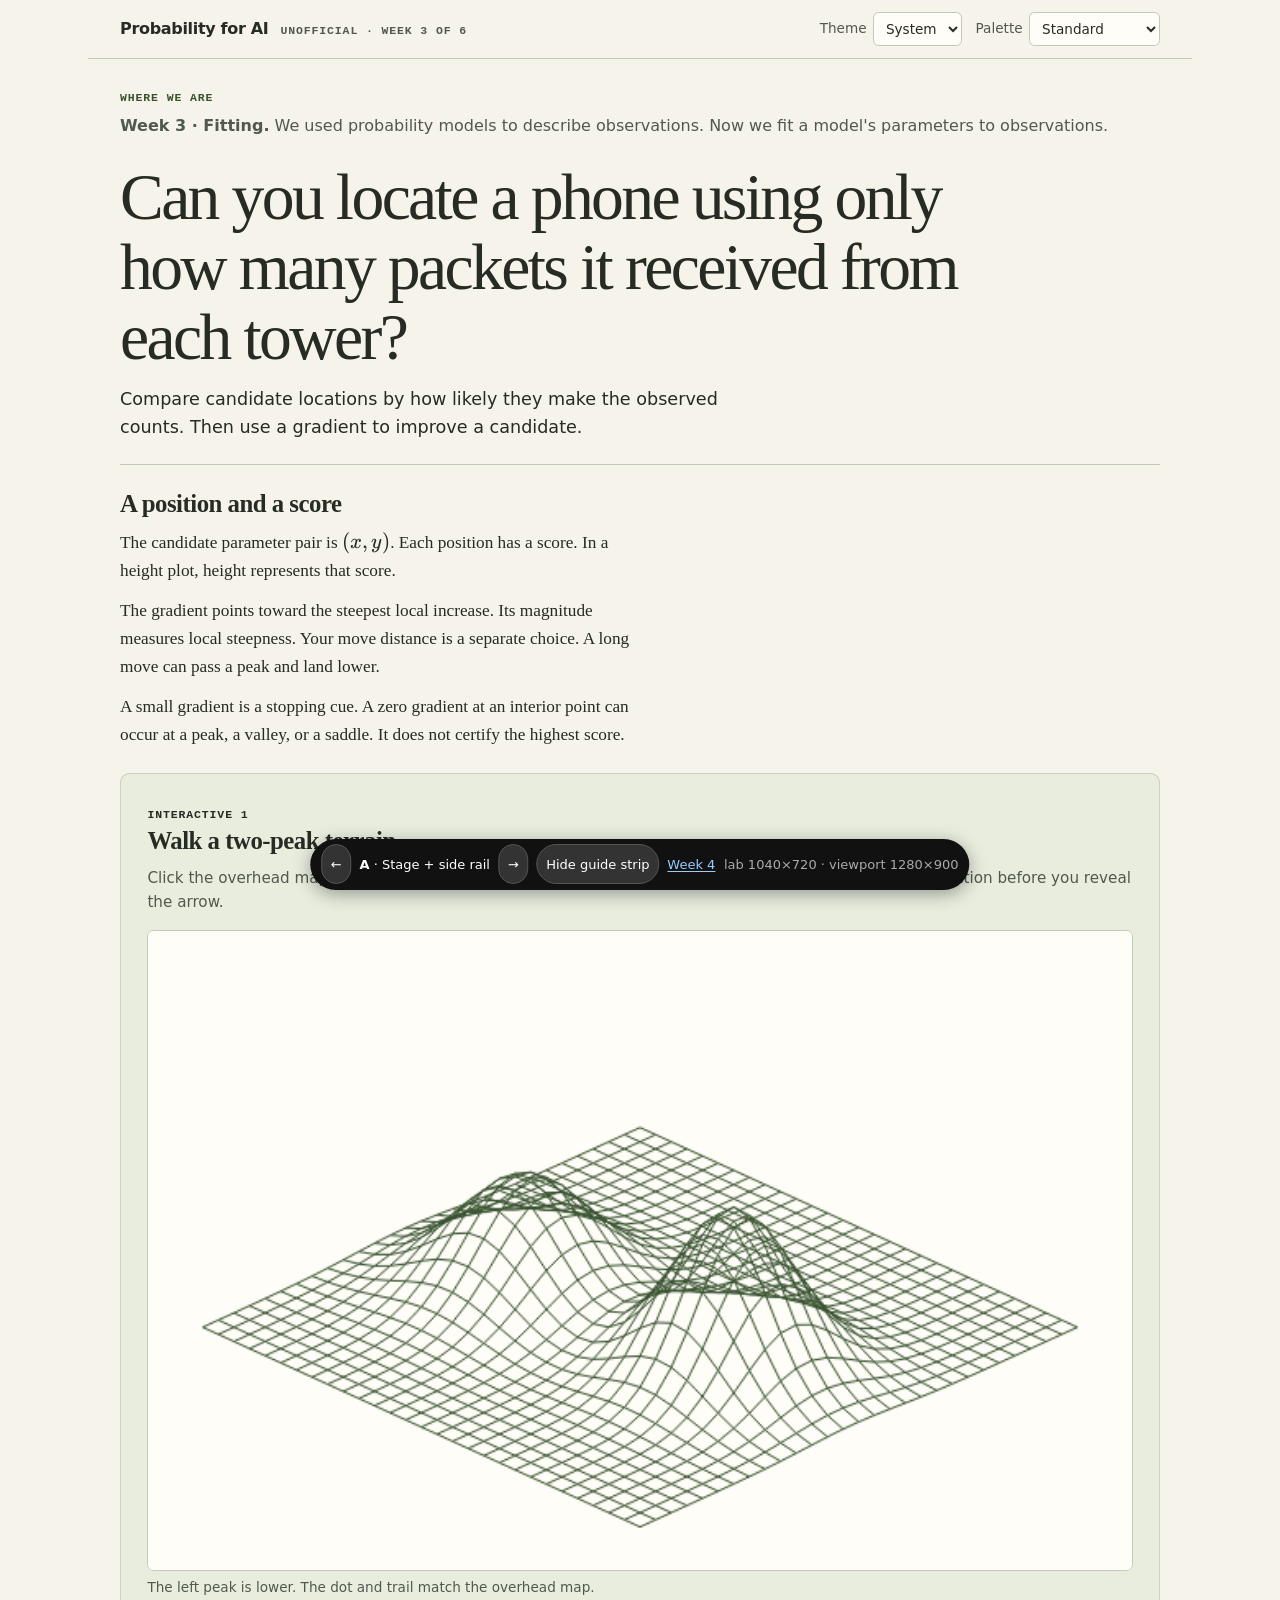
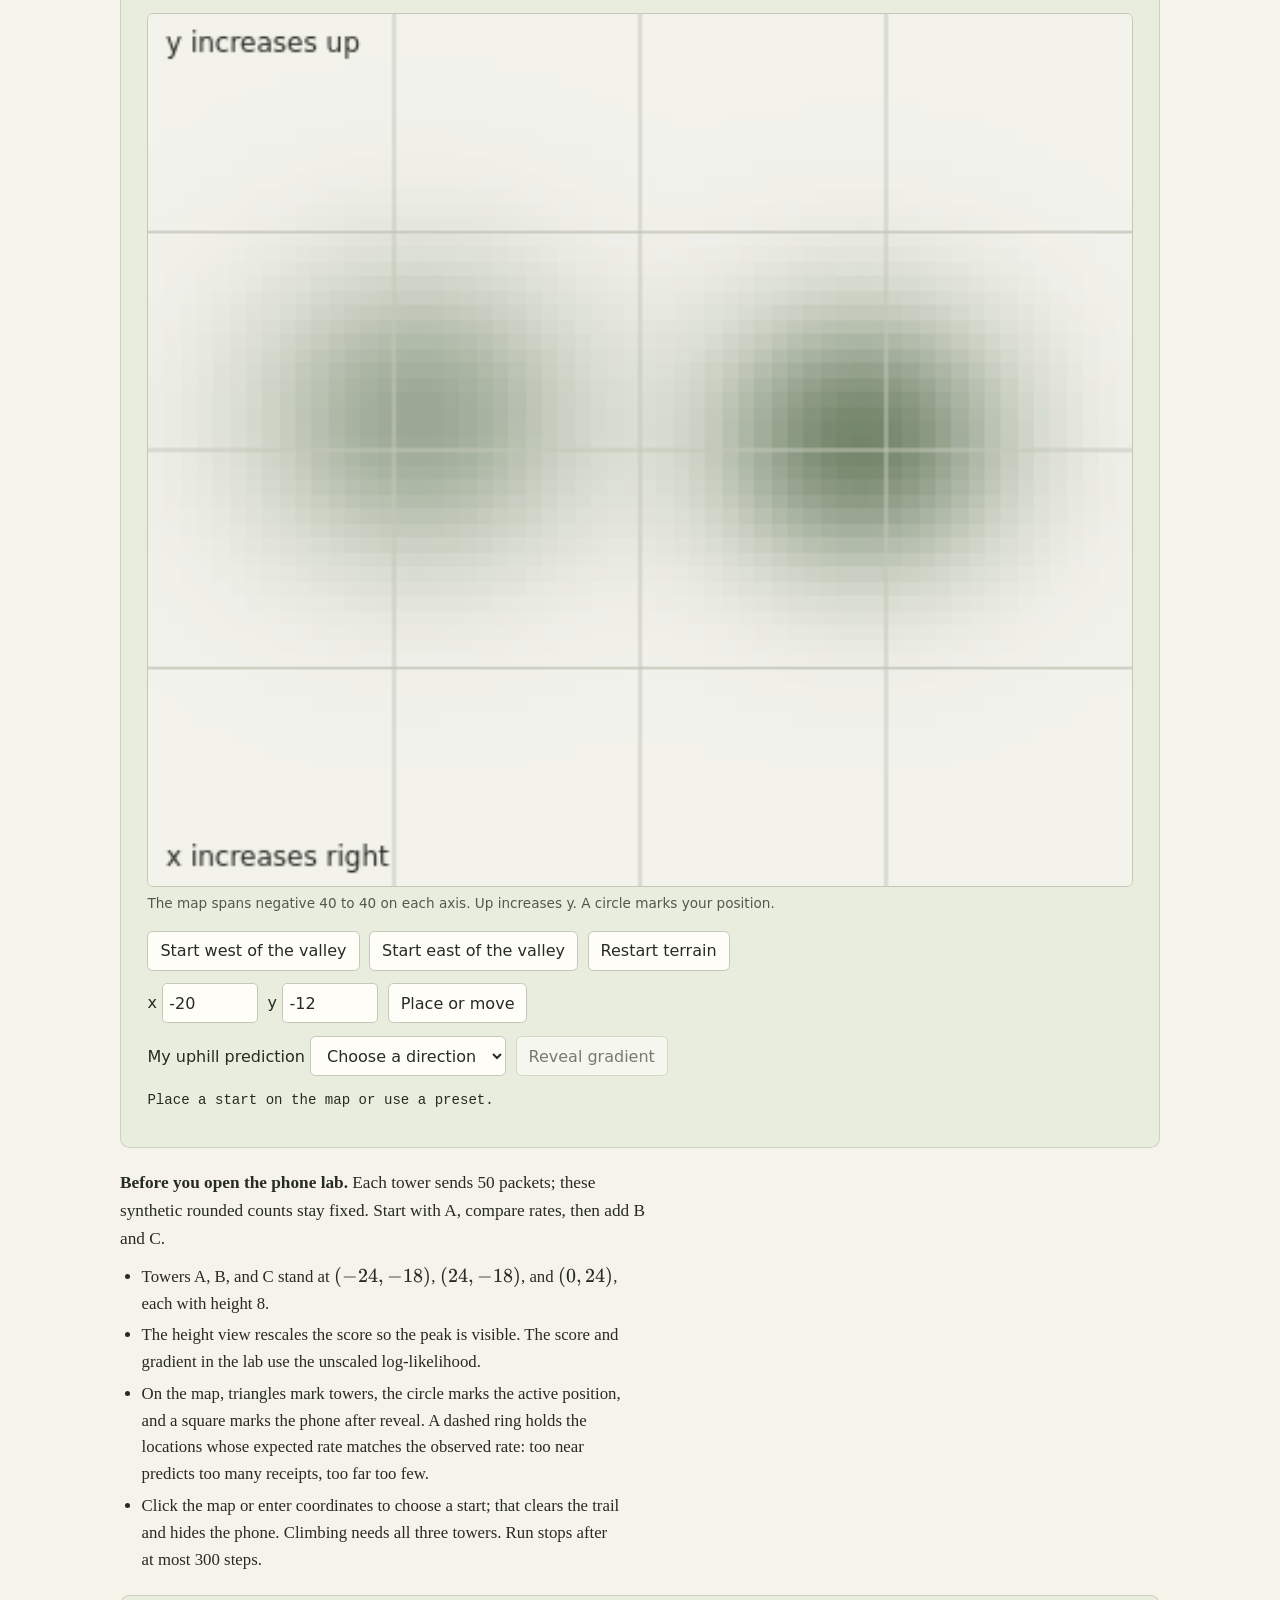
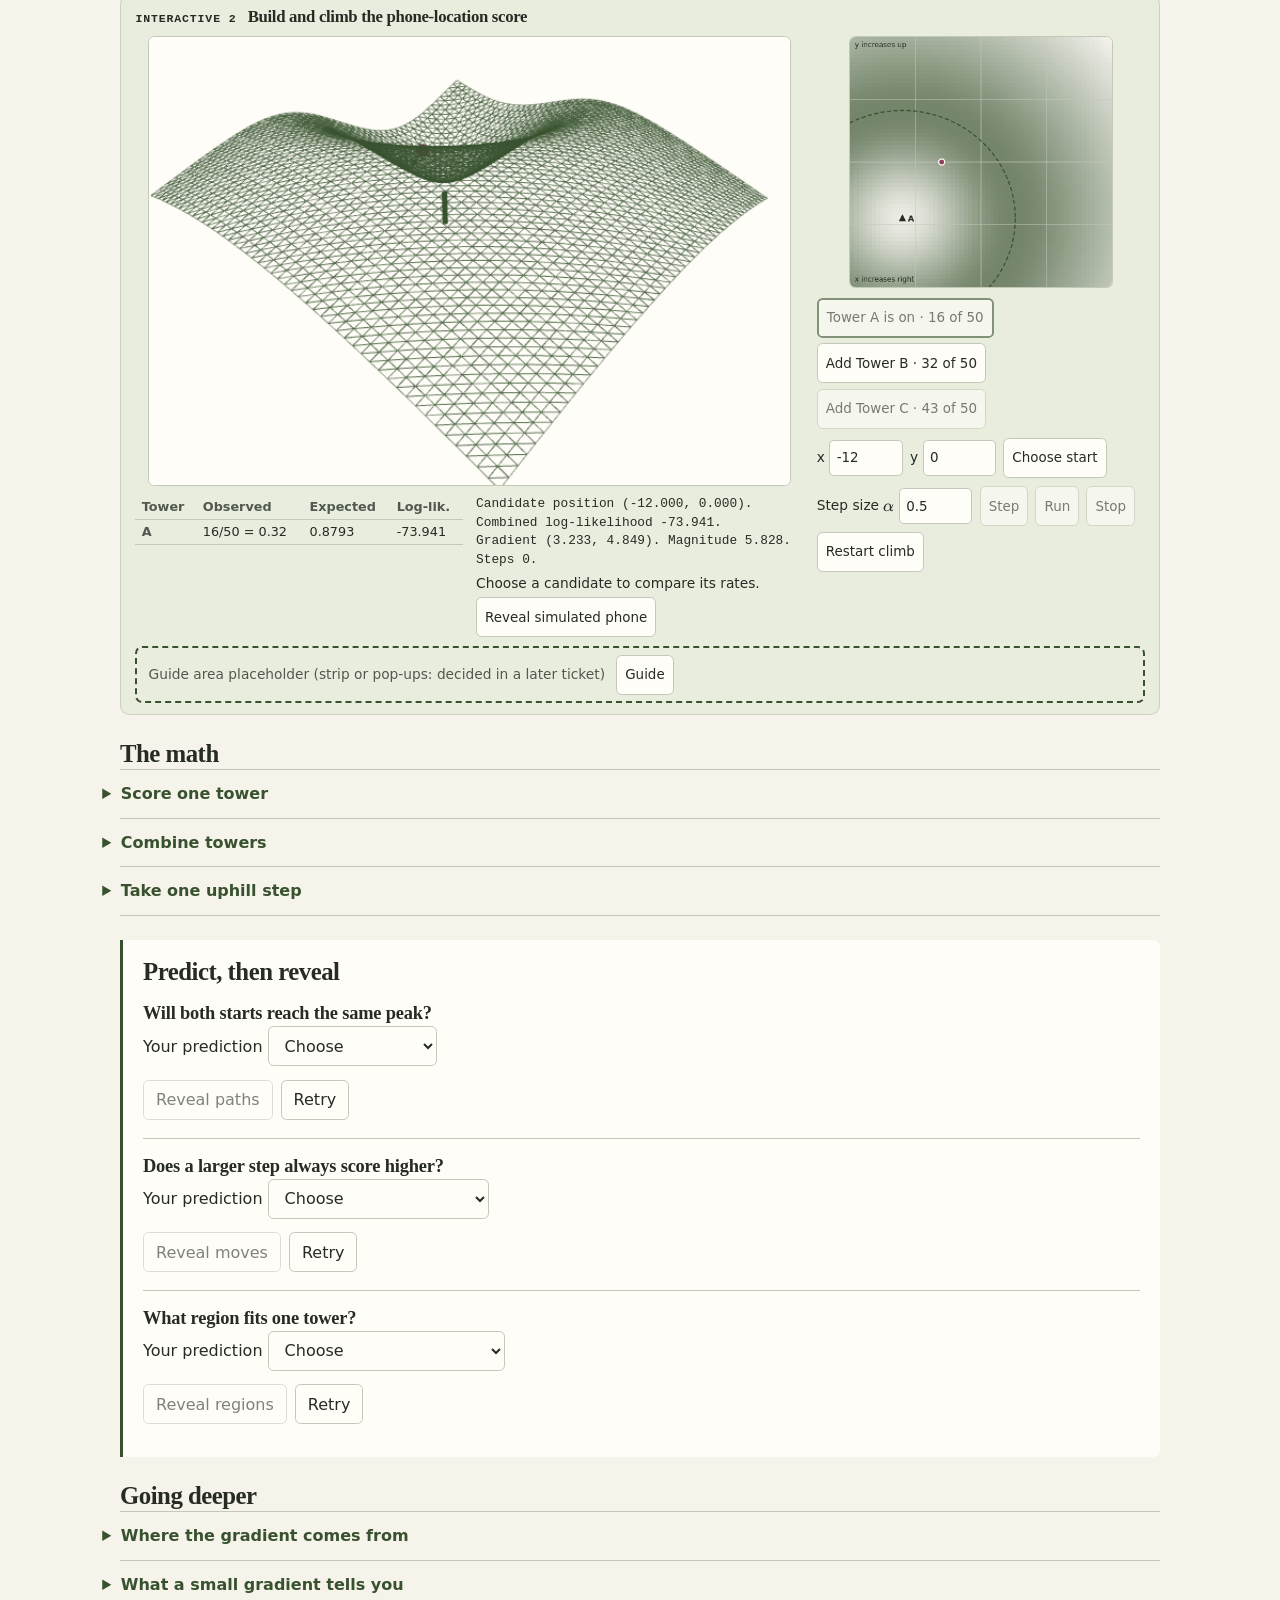
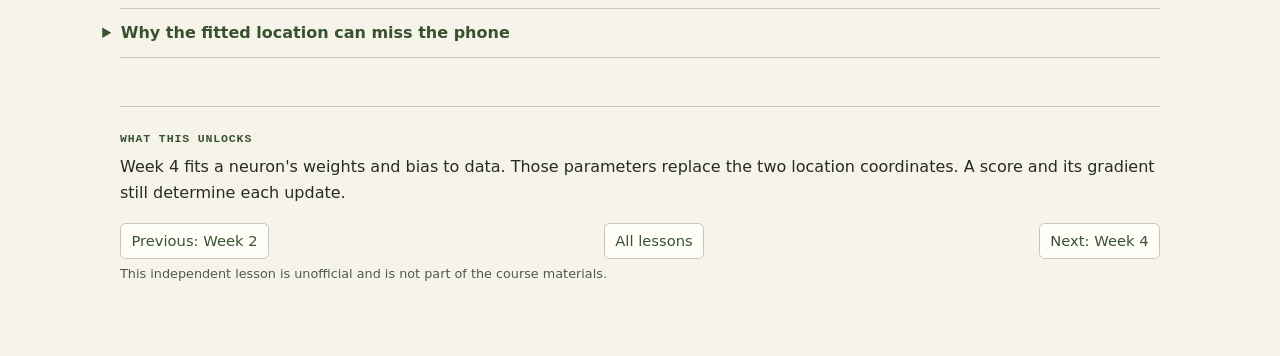
==== prototype/week3-one-screen.html @ 27205a5c "Prototype one-screen lab layouts for W3 phone and W4 boat labs (#11) Throwaway branch, never merged." ====
<!doctype html>
<!-- PROTOTYPE, throwaway (wayfinder ticket #11): three one-screen layouts of the Week 3 phone lab, switchable with ?variant=A|B|C. Uses the real lessons/week3.js. -->
<html lang="en">
<head>
  <meta charset="utf-8">
  <meta name="viewport" content="width=device-width, initial-scale=1">
  <title>PROTOTYPE one-screen · Week 3 | Probability for AI</title>
  <link rel="stylesheet" href="../vendor/katex/katex.min.css">
  <link rel="stylesheet" href="../shared/site.css">
  <link rel="stylesheet" href="proto.css">
  <link rel="stylesheet" href="week3-one-screen.css">
  <script src="proto.js"></script>
  <style>
    .full-canvas {
      width: 100%;
      height: auto;
      display: block;
    }
    .controls > * {
      min-width: 0;
      max-width: 100%;
    }
    select {
      max-width: 100%;
    }
    .views {
      display: grid;
      grid-template-columns: 1fr;
      gap: 0.9rem;
      margin-block: 1rem;
    }
    .views figure {
      margin: 0;
      min-width: 0;
    }
    .views canvas {
      display: block;
      width: 100%;
      height: auto;
      border: 1px solid var(--line);
      border-radius: 0.4rem;
      background: var(--card);
    }
    figcaption {
      font-size: 0.85rem;
      color: var(--muted);
      margin-top: 0.4rem;
    }
    .controls {
      display: flex;
      flex-wrap: wrap;
      gap: 0.6rem;
      align-items: center;
      margin-block: 0.8rem;
    }
    input[type="number"] {
      width: 6rem;
      background: var(--card);
      color: var(--ink);
      border: 1px solid var(--line);
      padding: 0.4rem;
      border-radius: 0.3rem;
    }
    .telemetry {
      display: block;
      font: 0.88rem/1.65 var(--mono);
      white-space: pre-line;
      margin-block: 0.5rem;
    }
    .table-wrap {
      overflow-x: auto;
      max-width: 100%;
    }
    .guide {
      position: sticky;
      bottom: 0.5rem;
      z-index: 5;
      border: 2px solid var(--accent);
      background: var(--card);
      padding: 1rem;
      border-radius: 0.5rem;
      margin-top: 1rem;
      box-shadow: 0 4px 20px rgba(0, 0, 0, 0.2);
    }
    .guide p {
      margin-block: 0.3rem;
    }
    .guided .guide-piece {
      opacity: 0.22;
    }
    .guided .guide-piece.spot {
      opacity: 1;
      outline: 3px solid var(--accent);
      outline-offset: 3px;
      background: var(--card);
      border-radius: 0.3rem;
    }
    .guide-piece {
      position: relative;
    }
    .mini-grid {
      display: grid;
      grid-template-columns: repeat(3, minmax(0, 1fr));
      gap: 0.5rem;
    }
    .mini-grid canvas {
      width: 100%;
      height: auto;
    }
    .check-item {
      margin-block: 1rem;
    }
    .check-item select {
      max-width: 100%;
    }
    button[aria-pressed="true"] {
      border: 2px solid var(--accent);
    }
    [hidden] {
      display: none !important;
    }
    .axis-view {
      width: 100%;
      max-width: 420px;
      height: auto;
      display: block;
      border: 1px solid var(--line);
      border-radius: 0.35rem;
    }
    .interactive h3 {
      margin-top: 1rem;
    }
    @media (min-width: 44rem) and (max-width: 63.99rem) {
      .views {
        grid-template-columns: 1.15fr 1fr;
      }
    }
    @media (max-width: 600px) {
      .guide {
        padding: 0.65rem;
      }
      .mini-grid {
        grid-template-columns: 1fr;
      }
      .mini-grid canvas {
        max-width: 260px;
      }
      .data-table {
        font-size: 0.8rem;
      }
    }
  </style>
</head>
<body>
  <a class="skip-link" href="#main-content">Skip to lesson</a>
  <header class="lesson-bar">
    <div class="series">
      <a class="brand" href="../index.html">Probability for AI</a>
      <span class="muted eyebrow">Unofficial · Week 3 of 6</span>
    </div>
    <div class="bar-controls">
      <label class="bar-control" for="theme-select">Theme
        <select id="theme-select">
          <option value="system">System</option>
          <option value="light">Light</option>
          <option value="dark">Dark</option>
        </select>
      </label>
      <label class="bar-control" for="palette-select">Palette
        <select id="palette-select">
          <option value="default">Standard</option>
          <option value="cb">High-contrast</option>
        </select>
      </label>
    </div>
  </header>

  <main id="main-content" class="lesson proto" tabindex="-1">
    <aside class="context" aria-label="Where we are">
      <span class="eyebrow">Where we are</span>
      <p><strong>Week 3 · Fitting.</strong> We used probability models to describe observations. Now we fit a model's parameters to observations.</p>
    </aside>

    <header class="hook">
      <h1>Can you locate a phone using only how many packets it received from each tower?</h1>
      <p>Compare candidate locations by how likely they make the observed counts. Then use a gradient to improve a candidate.</p>
    </header>

    <section class="model reading-prose">
      <h2>A position and a score</h2>
      <p>The candidate parameter pair is $(x,y)$. Each position has a score. In a height plot, height represents that score.</p>
      <p>The gradient points toward the steepest local increase. Its magnitude measures local steepness. Your move distance is a separate choice. A long move can pass a peak and land lower.</p>
      <p>A small gradient is a stopping cue. A zero gradient at an interior point can occur at a peak, a valley, or a saddle. It does not certify the highest score.</p>
    </section>

    <div class="interactive-stack">
      <section class="interactive" id="terrain">
        <span class="eyebrow">Interactive 1</span>
        <h2>Walk a two-peak terrain</h2>
        <p>Click the overhead map to place your start. Click again to choose each whole move. Predict the uphill direction before you reveal the arrow.</p>
        <div class="views">
          <figure>
            <canvas id="warm-3d" width="600" height="390" role="img" aria-label="Fixed height view of the two peaks and your trail"></canvas>
            <figcaption>The left peak is lower. The dot and trail match the overhead map.</figcaption>
          </figure>
          <figure>
            <canvas id="warm-map" width="440" height="390" role="img" aria-label="Overhead terrain map. Use the coordinate controls below as a keyboard alternative."></canvas>
            <figcaption>The map spans negative 40 to 40 on each axis. Up increases y. A circle marks your position.</figcaption>
          </figure>
        </div>
        <div class="controls">
          <button id="start-left" type="button">Start west of the valley</button>
          <button id="start-right" type="button">Start east of the valley</button>
          <button id="warm-restart" type="button">Restart terrain</button>
        </div>
        <form id="warm-form" class="controls">
          <label>x <input id="warm-x" type="number" min="-40" max="40" step="any" value="-20" required></label>
          <label>y <input id="warm-y" type="number" min="-40" max="40" step="any" value="-12" required></label>
          <button type="submit">Place or move</button>
        </form>
        <div class="controls">
          <label>My uphill prediction
            <select id="warm-predict">
              <option value="">Choose a direction</option>
              <option>North</option>
              <option>South</option>
              <option>East</option>
              <option>West</option>
              <option>Northeast</option>
              <option>Northwest</option>
              <option>Southeast</option>
              <option>Southwest</option>
            </select>
          </label>
          <button id="warm-reveal" type="button" disabled>Reveal gradient</button>
        </div>
        <output id="warm-output" class="telemetry" aria-live="polite"></output>
      </section>

      <!-- PROTOTYPE: text that used to sit inside the lab panel now lives in the reading just above it. -->
      <div class="lab-notes reading-prose">
        <p><strong>Before you open the phone lab.</strong> Each tower sends 50 packets; these synthetic rounded counts stay fixed. Start with A, compare rates, then add B and C.</p>
        <ul>
          <li>Towers A, B, and C stand at $(-24,-18)$, $(24,-18)$, and $(0,24)$, each with height 8.</li>
          <li>The height view rescales the score so the peak is visible. The score and gradient in the lab use the unscaled log-likelihood.</li>
          <li id="ring-note">On the map, triangles mark towers, the circle marks the active position, and a square marks the phone after reveal. A dashed ring holds the locations whose expected rate matches the observed rate: too near predicts too many receipts, too far too few.</li>
          <li>Click the map or enter coordinates to choose a start; that clears the trail and hides the phone. Climbing needs all three towers. Run stops after at most 300 steps.</li>
        </ul>
      </div>

      <section class="interactive lab" id="phone" aria-labelledby="phone-title">
        <div class="lab-head cell"><span class="eyebrow">Interactive 2</span><h2 id="phone-title">Build and climb the phone-location score</h2></div>
        <div class="guide-piece cell" id="tower-controls">
          <div class="controls">
            <button id="tower-a" type="button" aria-pressed="true" disabled>Tower A is on · 16 of 50</button>
            <button id="tower-b" type="button" aria-pressed="false">Add Tower B · 32 of 50</button>
            <button id="tower-c" type="button" aria-pressed="false" disabled>Add Tower C · 43 of 50</button>
          </div>
        </div>
        <div class="views guide-piece" id="phone-views">
          <figure class="stage">
            <canvas id="phone-3d" width="600" height="420" role="img" aria-label="Combined score height plot with towers and ascent trail"></canvas>
            <figcaption id="render-mode" class="sr-only">Fixed score height view.</figcaption>
          </figure>
          <figure class="mapfig">
            <canvas id="phone-map" width="440" height="420" role="img" aria-label="Candidate map with tower letters, matching-rate rings, and ascent trail" title="Triangles: towers. Circle: active position. Square: phone after reveal. Dashed rings: matching rates."></canvas>
          </figure>
        </div>
        <div class="guide-piece cell" id="candidate-controls">
          <form id="phone-form" class="controls">
            <label>x <input id="phone-x" type="number" min="-40" max="40" step="any" value="-12" required></label>
            <label>y <input id="phone-y" type="number" min="-40" max="40" step="any" value="0" required></label>
            <button type="submit">Choose start</button>
          </form>
        </div>
        <div class="guide-piece table-wrap cell" id="rates">
          <table class="data-table">
            <thead><tr><th>Tower</th><th>Observed</th><th>Expected</th><th>Log-lik.</th></tr></thead>
            <tbody id="rate-rows"></tbody>
          </table>
        </div>
        <div class="guide-piece cell" id="ascent-controls">
          <div class="controls">
            <label>Step size $\alpha$ <input id="alpha" type="number" min="0.01" max="100" step="0.1" value="0.5"></label>
            <button id="step" type="button" disabled>Step</button>
            <button id="run" type="button" disabled>Run</button>
            <button id="stop" type="button" disabled>Stop</button>
            <button id="phone-restart" type="button">Restart climb</button>
          </div>
        </div>
        <div class="guide-piece cell" id="phone-results">
          <output id="phone-output" class="telemetry"></output>
          <p id="stop-reason" role="status">Choose a candidate to compare its rates.</p>
          <button id="reveal-phone" type="button">Reveal simulated phone</button>
          <p id="truth" hidden></p>
        </div>
        <div class="guide-slot cell">
          <span class="slot-label">Guide area placeholder (strip or pop-ups: decided in a later ticket)</span>
          <button id="guide-open" type="button">Guide</button>
          <div id="guide" class="guide" hidden>
            <p id="guide-instruction" aria-live="polite"></p>
            <p id="guide-feedback" role="status"></p>
            <div class="controls">
              <button id="guide-back" type="button">Back</button>
              <button id="guide-next" type="button">Next</button>
              <button id="guide-exit" type="button">Exit guide</button>
            </div>
          </div>
        </div>
      </section>
    </div>

    <section class="math reading-prose">
      <h2>The math</h2>
      <details class="disclosure">
        <summary>Score one tower</summary>
        <div class="disclosure-body">
          <p>The model uses distance including tower height. The midpoint distance is 32 and the scale is 4.5.</p>
          <div class="formula">$$d_i=\sqrt{(x-x_i)^2+(y-y_i)^2+8^2}$$</div>
          <div class="formula">$$p_i=\frac{1}{1+e^{(d_i-32)/4.5}}$$</div>
          <p>Here $p_i$ is a packet's receipt probability. With $n=50$ independent packet trials and $k_i$ receipts, the count likelihood is</p>
          <div class="formula">$$\begin{aligned}L_i(x,y)&=P(K_i=k_i\mid x,y)\\&=\binom{50}{k_i}p_i^{k_i}(1-p_i)^{50-k_i}.\end{aligned}$$</div>
          <p>The binomial coefficient stays fixed for each observed count. We omit it when comparing locations. The displayed contribution is $k_i\log p_i+(50-k_i)\log(1-p_i)$, a log-likelihood rather than a probability.</p>
        </div>
      </details>
      <details class="disclosure">
        <summary>Combine towers</summary>
        <div class="disclosure-body">
          <p>We assume the tower counts are conditionally independent given the candidate location. Their likelihoods multiply. Their log-likelihoods add.</p>
          <div class="formula">$$P(\text{packets}\mid x,y)=\prod_i L_i(x,y)$$</div>
          <div class="formula">$$\ell(x,y)=\sum_i\log L_i(x,y)$$</div>
          <p>Taking the logarithm preserves the maximizing location. This scores observed counts given a location. It does not give a posterior probability of the location.</p>
        </div>
      </details>
      <details class="disclosure">
        <summary>Take one uphill step</summary>
        <div class="disclosure-body">
          <p>The parameter pair is $\boldsymbol\theta=(x,y)$. The step size $\alpha$ multiplies the gradient of the combined log-likelihood.</p>
          <div class="formula">$$\boldsymbol\theta_{\mathrm{next}}=\boldsymbol\theta+\alpha\nabla\ell(\boldsymbol\theta)$$</div>
          <p id="numeric-update"></p>
          <p>The gradient only describes local change. A finite step can lower the score.</p>
        </div>
      </details>
    </section>

    <section class="check">
      <h2>Predict, then reveal</h2>
      <div class="check-item" id="check-start">
        <h3>Will both starts reach the same peak?</h3>
        <label>Your prediction
          <select>
            <option value="">Choose</option>
            <option>The same peak</option>
            <option>Different peaks</option>
          </select>
        </label>
        <div class="actions">
          <button class="check-reveal" type="button" disabled>Reveal paths</button>
          <button class="check-reset" type="button">Retry</button>
        </div>
        <div class="check-answer" hidden>
          <canvas id="paths-map" class="full-canvas" width="440" height="340" role="img" aria-label="Computed uphill paths from the two warm-up presets"></canvas>
          <p id="paths-answer"></p>
          <p>These computed comparison paths use small uphill steps. You still choose every move in Interactive 1.</p>
        </div>
      </div>
      <div class="check-item" id="check-step">
        <h3>Does a larger step always score higher?</h3>
        <label>Your prediction
          <select>
            <option value="">Choose</option>
            <option>The larger step wins</option>
            <option>The smaller step wins</option>
          </select>
        </label>
        <div class="actions">
          <button class="check-reveal" type="button" disabled>Reveal moves</button>
          <button class="check-reset" type="button">Retry</button>
        </div>
        <p class="check-answer" id="step-answer" hidden></p>
      </div>
      <div class="check-item" id="check-ring">
        <h3>What region fits one tower?</h3>
        <label>Your prediction
          <select>
            <option value="">Choose</option>
            <option>A ring around the tower</option>
            <option>The tower position</option>
          </select>
        </label>
        <div class="actions">
          <button class="check-reveal" type="button" disabled>Reveal regions</button>
          <button class="check-reset" type="button">Retry</button>
        </div>
        <div class="check-answer" hidden>
          <canvas id="rings-map" class="full-canvas" width="440" height="340" role="img" aria-label="One matching-rate ring compared with three rings and their narrow overlap"></canvas>
          <p>One tower gives a ring of equal count likelihood. Three towers narrow the high-score region near the rings' overlap. Their rings need not meet at one point. The count likelihood is $P(\text{observed packets}\mid x,y)$. It is not a posterior.</p>
        </div>
      </div>
    </section>

    <section class="deeper reading-prose">
      <h2>Going deeper</h2>
      <details class="disclosure">
        <summary>Where the gradient comes from</summary>
        <div class="disclosure-body">
          <p>At the current phone candidate, the horizontal arrow shows the x partial derivative. The vertical arrow shows the y partial derivative. A negative partial derivative points along the negative axis.</p>
          <canvas class="axis-view" id="axis-map" width="420" height="260" role="img" aria-label="Computed arrows for the two partial derivatives"></canvas>
          <p id="axis-values"></p>
          <div class="formula">$$\frac{\partial\ell_i}{\partial p_i}=\frac{k_i-50p_i}{p_i(1-p_i)}$$</div>
          <div class="formula">$$\frac{\partial p_i}{\partial d_i}=-\frac{p_i(1-p_i)}{4.5}$$</div>
          <div class="formula">$$\nabla d_i=\frac{(x-x_i,y-y_i)}{d_i}$$</div>
          <div class="formula">$$\nabla\ell_i=\frac{50p_i-k_i}{4.5d_i}(x-x_i,y-y_i)$$</div>
          <div class="formula">$$\nabla\ell=\sum_i\nabla\ell_i$$</div>
          <p>The chain rule multiplies the count slope, receipt slope, and distance slope. Each enabled tower contributes to both components.</p>
        </div>
      </details>
      <details class="disclosure">
        <summary>What a small gradient tells you</summary>
        <div class="disclosure-body">
          <p>All three terrains have height 0 and gradient $(0,0)$ at the center. Check the nearby heights at axis distance 1.</p>
          <div class="mini-grid">
            <figure>
              <canvas id="mini-peak" width="220" height="180" role="img" aria-label="Peak with zero central slope"></canvas>
              <figcaption>Peak: $h=-x^2-y^2$. Both axis neighbors have height -1.</figcaption>
            </figure>
            <figure>
              <canvas id="mini-valley" width="220" height="180" role="img" aria-label="Valley with zero central slope"></canvas>
              <figcaption>Valley: $h=x^2+y^2$. Both axis neighbors have height 1.</figcaption>
            </figure>
            <figure>
              <canvas id="mini-saddle" width="220" height="180" role="img" aria-label="Saddle with zero central slope"></canvas>
              <figcaption>Saddle: $h=x^2-y^2$. The x neighbor has height 1. The y neighbor has height -1.</figcaption>
            </figure>
          </div>
          <p>A zero gradient alone does not establish a peak. Even a local peak need not have the highest height elsewhere.</p>
        </div>
      </details>
      <details class="disclosure">
        <summary>Why the fitted location can miss the phone</summary>
        <div class="disclosure-body">
          <p>Both synthetic datasets use the same simulated phone at $(4,2)$. One rounds expected counts. The other draws 50 independent packet trials per tower with seed 2026. The generator uses $s_{j+1}=(1664525s_j+1013904223)\bmod 2^{32}$ and $u_j=s_j/2^{32}$. A trial receives a packet when $u_j&lt;p_i$.</p>
          <canvas id="noise-map" class="full-canvas" width="440" height="340" role="img" aria-label="Phone square and two separately fitted synthetic estimates"></canvas>
          <p id="noise-results"></p>
          <p>Both fits start at $(-12,0)$ with step size 0.5. Each stops when the gradient magnitude falls below 0.001 or after 300 steps. Packet noise can make the rings disagree. The combined fit compromises between their scores. Even rounded expected counts need not recover the phone exactly.</p>
          <p>These results depend on the reception model and conditional independence given location. A different model can change the fit.</p>
        </div>
      </details>
    </section>

    <footer class="unlock">
      <span class="eyebrow">What this unlocks</span>
      <p>Week 4 fits a neuron's weights and bias to data. Those parameters replace the two location coordinates. A score and its gradient still determine each update.</p>
      <nav class="lesson-nav" aria-label="Lessons">
        <a href="week2.html">Previous: Week 2</a>
        <a href="../index.html">All lessons</a>
        <a href="week4.html">Next: Week 4</a>
      </nav>
      <p class="unofficial-note">This independent lesson is unofficial and is not part of the course materials.</p>
    </footer>
  </main>

  <script src="../vendor/katex/katex.min.js"></script>
  <script src="../vendor/katex/contrib/auto-render.min.js"></script>
  <script src="../vendor/three.min.js"></script>
  <script src="../shared/site.js"></script>
  <script src="../lessons/week3.js"></script>
</body>
</html>
---- shared/site.css ----
/* Shared visual identity for Probability for AI Lessons and Hub.
 * Visual baseline: Reading room (narrow, <= 47rem) + Lab bench (>= 64rem, <= 69rem).
 * Reference: .scratch/pai-learning-material/issues/04-visual-identity-skeleton.md
 */

:root {
  color-scheme: light;
  --light-paper: #f6f3eb;
  --dark-paper: #1d231e;
  --light-ink: #262b23;
  --dark-ink: #f0f0e8;
  --light-muted: #51594e;
  --dark-muted: #c0c8ba;
  --light-line: #c4c8b9;
  --dark-line: #5c685c;
  --light-panel: #e8edde;
  --dark-panel: #2a352b;
  --light-card: #fffdf8;
  --dark-card: #222b23;
  --light-accent: #38522f;
  --dark-accent: #bfd5a9;
  --light-accent-ink: #fffdf7;
  --dark-accent-ink: #172018;

  /* Signed-weight palette (default: teal positive, rose negative, gray zero) */
  --light-positive: #16665d;
  --dark-positive: #8bcfc4;
  --light-negative: #903e59;
  --dark-negative: #edacc0;
  --light-neutral: #585f6b;
  --dark-neutral: #bac0cc;

  /* Secondary chart colours */
  --light-chart-1: #38522f;
  --dark-chart-1: #bfd5a9;
  --light-chart-2: #16665d;
  --dark-chart-2: #8bcfc4;
  --light-chart-3: #903e59;
  --dark-chart-3: #edacc0;
  --light-chart-4: #8a5a19;
  --dark-chart-4: #e7c07b;

  --paper: var(--light-paper);
  --ink: var(--light-ink);
  --muted: var(--light-muted);
  --line: var(--light-line);
  --panel: var(--light-panel);
  --card: var(--light-card);
  --accent: var(--light-accent);
  --accent-ink: var(--light-accent-ink);
  --positive: var(--light-positive);
  --negative: var(--light-negative);
  --neutral: var(--light-neutral);
  --chart-1: var(--light-chart-1);
  --chart-2: var(--light-chart-2);
  --chart-3: var(--light-chart-3);
  --chart-4: var(--light-chart-4);

  --serif: Georgia, 'Times New Roman', serif;
  --sans: system-ui, -apple-system, BlinkMacSystemFont, 'Segoe UI', sans-serif;
  --mono: ui-monospace, SFMono-Regular, Menlo, Consolas, monospace;

  font: 16px/1.58 var(--sans);
  scroll-padding-block: 1rem 4rem;
}

@media (prefers-color-scheme: dark) {
  :root:not([data-theme="light"]) {
    color-scheme: dark;
    --paper: var(--dark-paper);
    --ink: var(--dark-ink);
    --muted: var(--dark-muted);
    --line: var(--dark-line);
    --panel: var(--dark-panel);
    --card: var(--dark-card);
    --accent: var(--dark-accent);
    --accent-ink: var(--dark-accent-ink);
    --positive: var(--dark-positive);
    --negative: var(--dark-negative);
    --neutral: var(--dark-neutral);
    --chart-1: var(--dark-chart-1);
    --chart-2: var(--dark-chart-2);
    --chart-3: var(--dark-chart-3);
    --chart-4: var(--dark-chart-4);
  }
}

:root[data-theme="dark"] {
  color-scheme: dark;
  --paper: var(--dark-paper);
  --ink: var(--dark-ink);
  --muted: var(--dark-muted);
  --line: var(--dark-line);
  --panel: var(--dark-panel);
  --card: var(--dark-card);
  --accent: var(--dark-accent);
  --accent-ink: var(--dark-accent-ink);
  --positive: var(--dark-positive);
  --negative: var(--dark-negative);
  --neutral: var(--dark-neutral);
  --chart-1: var(--dark-chart-1);
  --chart-2: var(--dark-chart-2);
  --chart-3: var(--dark-chart-3);
  --chart-4: var(--dark-chart-4);
}

/* Colour-vision-friendly high-contrast palette (Okabe-Ito blue vs vermilion) */
:root[data-palette="cb"] {
  --light-positive: #005b96;
  --dark-positive: #7cc4fa;
  --light-negative: #b83b00;
  --dark-negative: #ffb07c;
  --light-neutral: #525866;
  --dark-neutral: #c2c8d4;
  --light-chart-1: #005b96;
  --dark-chart-1: #7cc4fa;
  --light-chart-2: #b83b00;
  --dark-chart-2: #ffb07c;
  --light-chart-3: #6c3f8c;
  --dark-chart-3: #d4b2f0;
  --light-chart-4: #1d6f42;
  --dark-chart-4: #8de0ad;
}

*, *::before, *::after { box-sizing: border-box; }

body {
  margin: 0;
  color: var(--ink);
  background: var(--paper);
  -webkit-font-smoothing: antialiased;
}

button, select, input { font: inherit; }
button, select, summary { cursor: pointer; }

button, select {
  min-block-size: 2.5rem;
  border: 1px solid var(--line);
  border-radius: 0.35rem;
  padding: 0.4rem 0.75rem;
  background: var(--card);
  color: var(--ink);
}

button:hover:not(:disabled), select:hover { border-color: var(--accent); }
button:disabled { opacity: 0.58; cursor: default; }

button.primary {
  background: var(--accent);
  color: var(--accent-ink);
  border-color: var(--accent);
  font-weight: 650;
}

button.primary:hover:not(:disabled) {
  filter: brightness(1.06);
}

input[type="range"] {
  accent-color: var(--accent);
  cursor: pointer;
}

input[type="radio"], input[type="checkbox"] {
  accent-color: var(--accent);
  margin: 0;
}

:focus-visible {
  outline: 2px solid var(--accent);
  outline-offset: 3px;
}

a {
  color: var(--accent);
  text-underline-offset: 0.18em;
}

h1, h2, h3, p { margin: 0; }

h1 {
  font: 500 clamp(2.2rem, 5.8vw, 4.1rem)/1.07 var(--serif);
  letter-spacing: -0.04em;
}

h2 {
  font: 600 1.55rem/1.2 var(--serif);
  letter-spacing: -0.02em;
}

h3 {
  font: 600 1.15rem/1.3 var(--serif);
  letter-spacing: -0.01em;
}

p + p { margin-block-start: 0.75rem; }
h2 + p, h3 + p, summary + p { margin-block-start: 0.65rem; }

.eyebrow {
  font: 650 0.72rem/1.4 var(--mono);
  letter-spacing: 0.075em;
  text-transform: uppercase;
}

.muted { color: var(--muted); }
.num { font-variant-numeric: tabular-nums; }
.positive { color: var(--positive); }
.negative { color: var(--negative); }
.neutral { color: var(--neutral); }

.skip-link {
  position: absolute;
  left: -9999px;
  top: 0;
  padding: 0.5rem 0.9rem;
  background: var(--accent);
  color: var(--accent-ink);
  z-index: 100;
}
.skip-link:focus {
  left: 0.75rem;
  top: 0.75rem;
}

/* Top navigation bar */
.lesson-bar {
  max-inline-size: 69rem;
  margin: auto;
  padding: 0.75rem clamp(1rem, 3vw, 2rem);
  display: flex;
  flex-wrap: wrap;
  justify-content: space-between;
  align-items: center;
  gap: 0.5rem 1rem;
  border-block-end: 1px solid var(--line);
}

.series {
  display: flex;
  flex-wrap: wrap;
  align-items: baseline;
  gap: 0.25rem 0.75rem;
}

.series a.brand {
  font-weight: 700;
  text-decoration: none;
  color: var(--ink);
  letter-spacing: -0.02em;
}

.series a.brand:hover {
  color: var(--accent);
  text-decoration: underline;
}

.bar-controls {
  display: flex;
  flex-wrap: wrap;
  align-items: center;
  gap: 0.5rem 0.85rem;
}

.bar-control {
  display: flex;
  align-items: center;
  gap: 0.4rem;
  font-size: 0.85rem;
  color: var(--muted);
}

.bar-control select {
  min-block-size: 2.1rem;
  padding: 0.15rem 0.5rem;
  font-size: 0.85rem;
}

/* Reading room + Lab bench responsive Lesson layout */
.lesson {
  display: grid;
  grid-template-areas:
    "context"
    "hook"
    "model"
    "interactive"
    "math"
    "check"
    "deeper"
    "pointer"
    "unlock";
  gap: 1.5rem;
  max-inline-size: 47rem;
  margin: auto;
  padding: 1.5rem clamp(1rem, 4vw, 2rem) 4.5rem;
}

.lesson > * { min-inline-size: 0; }

.context { grid-area: context; color: var(--muted); }
.context .eyebrow, .unlock .eyebrow { color: var(--accent); }
.context p, .unlock p { margin-block-start: 0.3rem; }

.hook {
  grid-area: hook;
  border-block-end: 1px solid var(--line);
  padding-block-end: 1.4rem;
}
.hook h1 { max-inline-size: 22ch; }
.hook p {
  max-inline-size: 56ch;
  margin-block-start: 0.85rem;
  font-size: 1.1rem;
}

.model { grid-area: model; }
.model p, .reading-prose p {
  font: 1.08rem/1.62 var(--serif);
  max-inline-size: 62ch;
}
.model ul, .reading-prose ul, .model ol, .reading-prose ol {
  font: 1.05rem/1.6 var(--serif);
  max-inline-size: 60ch;
  padding-inline-start: 1.35rem;
  margin: 0.65rem 0 0;
}
.model li + li, .reading-prose li + li { margin-block-start: 0.35rem; }

.interactive {
  grid-area: interactive;
  background: var(--panel);
  border-radius: 0.6rem;
  padding: clamp(1rem, 3vw, 1.65rem);
  border: 1px solid color-mix(in srgb, var(--line) 75%, transparent);
}
.interactive > p, .interactive-lead {
  color: var(--muted);
  font-size: 0.95rem;
}

.interactive-stack {
  grid-area: interactive;
  display: grid;
  grid-template-columns: minmax(0, 1fr);
  gap: 1.35rem;
}

.interactive-stack > *,
.disclosure-body > *,
.interactive > * {
  min-inline-size: 0;
}

.interactive-stack > .interactive {
  grid-area: auto;
}

.math { grid-area: math; }
.check {
  grid-area: check;
  border-inline-start: 0.22rem solid var(--accent);
  background: var(--card);
  padding: 1.05rem 1.25rem;
  border-radius: 0 0.45rem 0.45rem 0;
}
.deeper { grid-area: deeper; }
.pointer {
  grid-area: pointer;
  color: var(--muted);
  font-size: 0.92rem;
}
.unlock {
  grid-area: unlock;
  border-block-start: 1px solid var(--line);
  padding-block-start: 1.1rem;
}

.disclosure {
  border-block: 1px solid var(--line);
  padding: 0.7rem 0.05rem;
}
.disclosure + .disclosure {
  border-block-start: 0;
}
.disclosure summary, .check summary {
  color: var(--accent);
  font-weight: 650;
  list-style-position: outside;
}
.pointer summary { color: inherit; font-weight: 600; }

.disclosure-body {
  margin-block-start: 0.75rem;
  display: grid;
  gap: 0.75rem;
}

.check-item + .check-item {
  margin-block-start: 1.1rem;
  padding-block-start: 1rem;
  border-block-start: 1px solid var(--line);
}
.check-item details { margin-block-start: 0.55rem; }

.formula {
  overflow-x: auto;
  max-width: 100%;
  padding-block: 0.35rem;
}

.formula .katex-display {
  margin: 0.35rem 0;
}

@media (max-width: 30rem) {
  .formula .katex {
    font-size: 0.92em;
  }
}

/* Common Interactive controls */
fieldset {
  min-inline-size: 0;
  padding: 0;
  margin: 0.85rem 0;
  border: 0;
}
legend {
  padding: 0;
  font-weight: 650;
  font-size: 0.92rem;
  margin-block-end: 0.45rem;
}

.options {
  display: flex;
  flex-wrap: wrap;
  gap: 0.45rem;
}
.options label {
  display: inline-flex;
  align-items: center;
  gap: 0.4rem;
  border: 1px solid var(--line);
  border-radius: 0.35rem;
  padding: 0.42rem 0.7rem;
  background: var(--card);
  cursor: pointer;
  font-size: 0.9rem;
}
.options label:has(:checked) {
  border-color: var(--accent);
  box-shadow: inset 0 0 0 1px var(--accent);
}

.actions {
  display: flex;
  flex-wrap: wrap;
  gap: 0.5rem;
  margin-block-start: 0.85rem;
}

.card {
  background: var(--card);
  border: 1px solid var(--line);
  border-radius: 0.45rem;
  padding: 0.85rem 1rem;
}

.result-status {
  min-block-size: 1.5em;
  margin-block-start: 0.65rem;
  font-size: 0.92rem;
  font-weight: 600;
}

/* Data tables */
table.data-table {
  width: 100%;
  border-collapse: collapse;
  font-size: 0.9rem;
  font-variant-numeric: tabular-nums;
}
table.data-table th, table.data-table td {
  text-align: left;
  padding: 0.45rem 0.55rem;
  border-block-end: 1px solid var(--line);
}
table.data-table th {
  font-weight: 650;
  color: var(--muted);
}
table.data-table td.num, table.data-table th.num {
  text-align: right;
}

/* Signed weight legend swatches */
.weight-legend {
  display: flex;
  flex-wrap: wrap;
  gap: 0.4rem 1rem;
  font-size: 0.84rem;
  align-items: center;
}
.weight-legend-item {
  display: inline-flex;
  align-items: center;
  gap: 0.35rem;
  font-weight: 600;
}
.swatch {
  display: inline-block;
  inline-size: 0.85em;
  block-size: 0.68em;
  border-radius: 0.14rem;
  background: currentColor;
}

/* Footer navigation between Lessons */
.lesson-nav {
  margin-block-start: 1.1rem;
  display: flex;
  flex-wrap: wrap;
  justify-content: space-between;
  gap: 0.65rem 1rem;
  font-size: 0.92rem;
}

.lesson-nav a {
  display: inline-flex;
  align-items: center;
  gap: 0.35rem;
  text-decoration: none;
  padding: 0.35rem 0.65rem;
  border: 1px solid var(--line);
  border-radius: 0.35rem;
  background: var(--card);
}
.lesson-nav a:hover {
  border-color: var(--accent);
  text-decoration: underline;
}

.unofficial-note {
  margin-block-start: 1rem;
  font-size: 0.8rem;
  color: var(--muted);
}

/* Wide-screen Lab bench layout (>= 64rem, per Ticket 04) */
@media (min-width: 64rem) {
  .lesson {
    max-inline-size: 69rem;
    grid-template-columns: minmax(0, 0.84fr) minmax(0, 1.16fr);
    grid-template-areas:
      "context context"
      "hook hook"
      "model interactive"
      "math interactive"
      "check deeper"
      "check pointer"
      "unlock unlock";
    align-items: start;
    column-gap: clamp(1.25rem, 3vw, 2.5rem);
  }
  .hook h1 { max-inline-size: 28ch; }
}

/* Print / reduced motion */
@media (prefers-reduced-motion: reduce) {
  *, *::before, *::after {
    transition-duration: 0.01ms !important;
    animation-duration: 0.01ms !important;
  }
}
---- prototype/proto.css ----
/* PROTOTYPE, throwaway (wayfinder ticket #11). */
.proto-bar {
  position: fixed; left: 50%; bottom: 10px; transform: translateX(-50%); z-index: 99;
  display: flex; gap: .5rem; align-items: center; padding: .35rem .7rem;
  background: #111; color: #fff; border-radius: 999px; font: 13px/1.2 system-ui, sans-serif;
  box-shadow: 0 4px 18px rgba(0,0,0,.35); white-space: nowrap;
}
.proto-bar button { background: #333; color: #fff; border: 1px solid #555; padding: .2rem .55rem; border-radius: 999px; font-size: 13px; }
.proto-bar a { color: #9cf; }
.proto-size { color: #aaa; font-variant-numeric: tabular-nums; }

/* Full-width lesson column for the prototype: reading above, lab below at the full 1104px cap. */
.lesson.proto { max-inline-size: 69rem; grid-template-columns: minmax(0, 1fr); }
@media (min-width: 64rem) {
  .lesson.proto { grid-template-columns: minmax(0, 1fr);
    grid-template-areas: "context" "hook" "model" "interactive" "math" "check" "deeper" "pointer" "unlock"; }
}
.sr-only { position: absolute; width: 1px; height: 1px; overflow: hidden; clip: rect(0 0 0 0); white-space: nowrap; }

/* The lab shell every variant shares: a fixed one-screen box. */
.lab {
  height: clamp(560px, calc(100svh - 12px), 720px);
  display: grid; gap: .55rem .8rem;
  padding: .7rem .9rem !important;
  font-size: .86rem; overflow: hidden;
  scroll-margin-top: 6px;
}
.lab input[type="number"] { width: 4.6rem; }
.lab button, .lab select, .lab input { padding: .22rem .5rem; font-size: .84rem; }
.lab .controls { margin: 0; gap: .35rem .45rem; }
.lab-head { display: flex; align-items: baseline; gap: .7rem; }
.lab-head h2 { font-size: 1.05rem; }
.lab figure { margin: 0; min-height: 0; min-width: 0; contain: size; overflow: hidden; position: relative;
  container-type: size; display: flex; align-items: center; justify-content: center; }
.lab .cell { min-height: 0; min-width: 0; }
/* Views keep their aspect ratio and grow to the largest size their cell allows (no letterboxing inside the canvas, so clicks map correctly). */
.lab .stage canvas, .lab .mapfig canvas, .lab .stage svg, .lab .mapfig svg {
  width: min(100cqw, 100cqh * var(--ar)); height: auto; display: block;
  border: 1px solid var(--line); border-radius: .4rem; background: var(--card);
}
.guide-slot {
  display: flex; align-items: center; gap: .7rem; min-height: 64px; padding: .4rem .7rem;
  border: 2px dashed var(--accent); border-radius: .45rem; color: var(--muted);
}
[data-strip="0"] .guide-slot { min-height: 0; border: 0; padding: 0; }
[data-strip="0"] .guide-slot .slot-label { display: none; }
.lab .guide { position: static; margin: 0; padding: .4rem .7rem; box-shadow: none; }
.lab-notes { font: 1rem/1.55 var(--serif); max-inline-size: 70ch; }
.lab-notes li + li { margin-top: .3rem; }
---- prototype/week3-one-screen.css ----
/* PROTOTYPE, throwaway (wayfinder ticket #11). Three layouts of the same phone-lab DOM. */
#phone #phone-views { display: contents; }
#phone .telemetry { margin: 0; font-size: .8rem; line-height: 1.45; }
#phone #stop-reason { margin: .2rem 0; }
#phone .data-table { font-size: .8rem; width: 100%; }
#phone .data-table th, #phone .data-table td { padding: .12rem .4rem; }
#phone .lab-head { grid-area: head; }
#phone #tower-controls { grid-area: towers; }
#phone .stage { grid-area: stage; --ar: calc(600 / 420); }
#phone .mapfig { grid-area: map; --ar: calc(440 / 420); }
#phone #candidate-controls { grid-area: cand; }
#phone #rates { grid-area: rates; }
#phone #ascent-controls { grid-area: ascent; }
#phone #phone-results { grid-area: results; }
#phone .guide-slot { grid-area: guide; }

/* A · Stage + side rail: 3D on the left 2/3; the right rail holds the map and every control in order of use; readouts sit under the stage. */
[data-variant="A"] #phone {
  grid-template-columns: repeat(3, minmax(0, 1fr));
  grid-template-rows: auto minmax(0, 1fr) auto auto auto auto auto;
  grid-template-areas:
    "head head head"
    "stage stage map"
    "stage stage towers"
    "stage stage cand"
    "stage stage ascent"
    "rates results ascent"
    "guide guide guide";
}

/* B · Toolbar + twin views: one control bar across the top in order of use; 3D and map side by side; readouts under the map. */
[data-variant="B"] #phone {
  grid-template-columns: repeat(12, minmax(0, 1fr));
  grid-template-rows: auto auto minmax(0, 1fr) auto auto auto;
  grid-template-areas:
    "head head head head head head head head head head head head"
    "towers towers towers towers towers towers cand cand cand ascent ascent ascent"
    "stage stage stage stage stage stage stage stage map map map map"
    "stage stage stage stage stage stage stage stage rates rates rates rates"
    "stage stage stage stage stage stage stage stage results results results results"
    "guide guide guide guide guide guide guide guide guide guide guide guide";
}
[data-variant="B"] #phone #tower-controls, [data-variant="B"] #phone #candidate-controls, [data-variant="B"] #phone #ascent-controls {
  background: var(--card); border: 1px solid var(--line); border-radius: .4rem; padding: .3rem .4rem; align-self: stretch;
}

/* C · Controls on the views: tower toggles and climb controls float on the 3D stage; the map carries the start form and readouts. */
[data-variant="C"] #phone {
  grid-template-columns: minmax(0, 2fr) minmax(0, 1fr);
  grid-template-rows: auto minmax(0, 1fr) auto auto auto auto;
  grid-template-areas:
    "head head"
    "stage map"
    "stage cand"
    "stage rates"
    "stage results"
    "guide guide";
}
[data-variant="C"] #phone #tower-controls { grid-area: stage; align-self: start; justify-self: start; z-index: 2; margin: .5rem; }
[data-variant="C"] #phone #ascent-controls { grid-area: stage; align-self: end; justify-self: start; z-index: 2; margin: .5rem; }
[data-variant="C"] #phone #tower-controls .controls, [data-variant="C"] #phone #ascent-controls .controls {
  background: color-mix(in srgb, var(--card) 88%, transparent); border: 1px solid var(--line);
  border-radius: .45rem; padding: .35rem .45rem; box-shadow: 0 2px 10px rgba(0,0,0,.12);
}
[data-variant="C"] #phone #phone-results { display: grid; grid-template-columns: 1fr auto; align-items: start; gap: .2rem .5rem; }
[data-variant="C"] #phone #phone-results .telemetry, [data-variant="C"] #stop-reason, [data-variant="C"] #truth { grid-column: 1 / -1; }
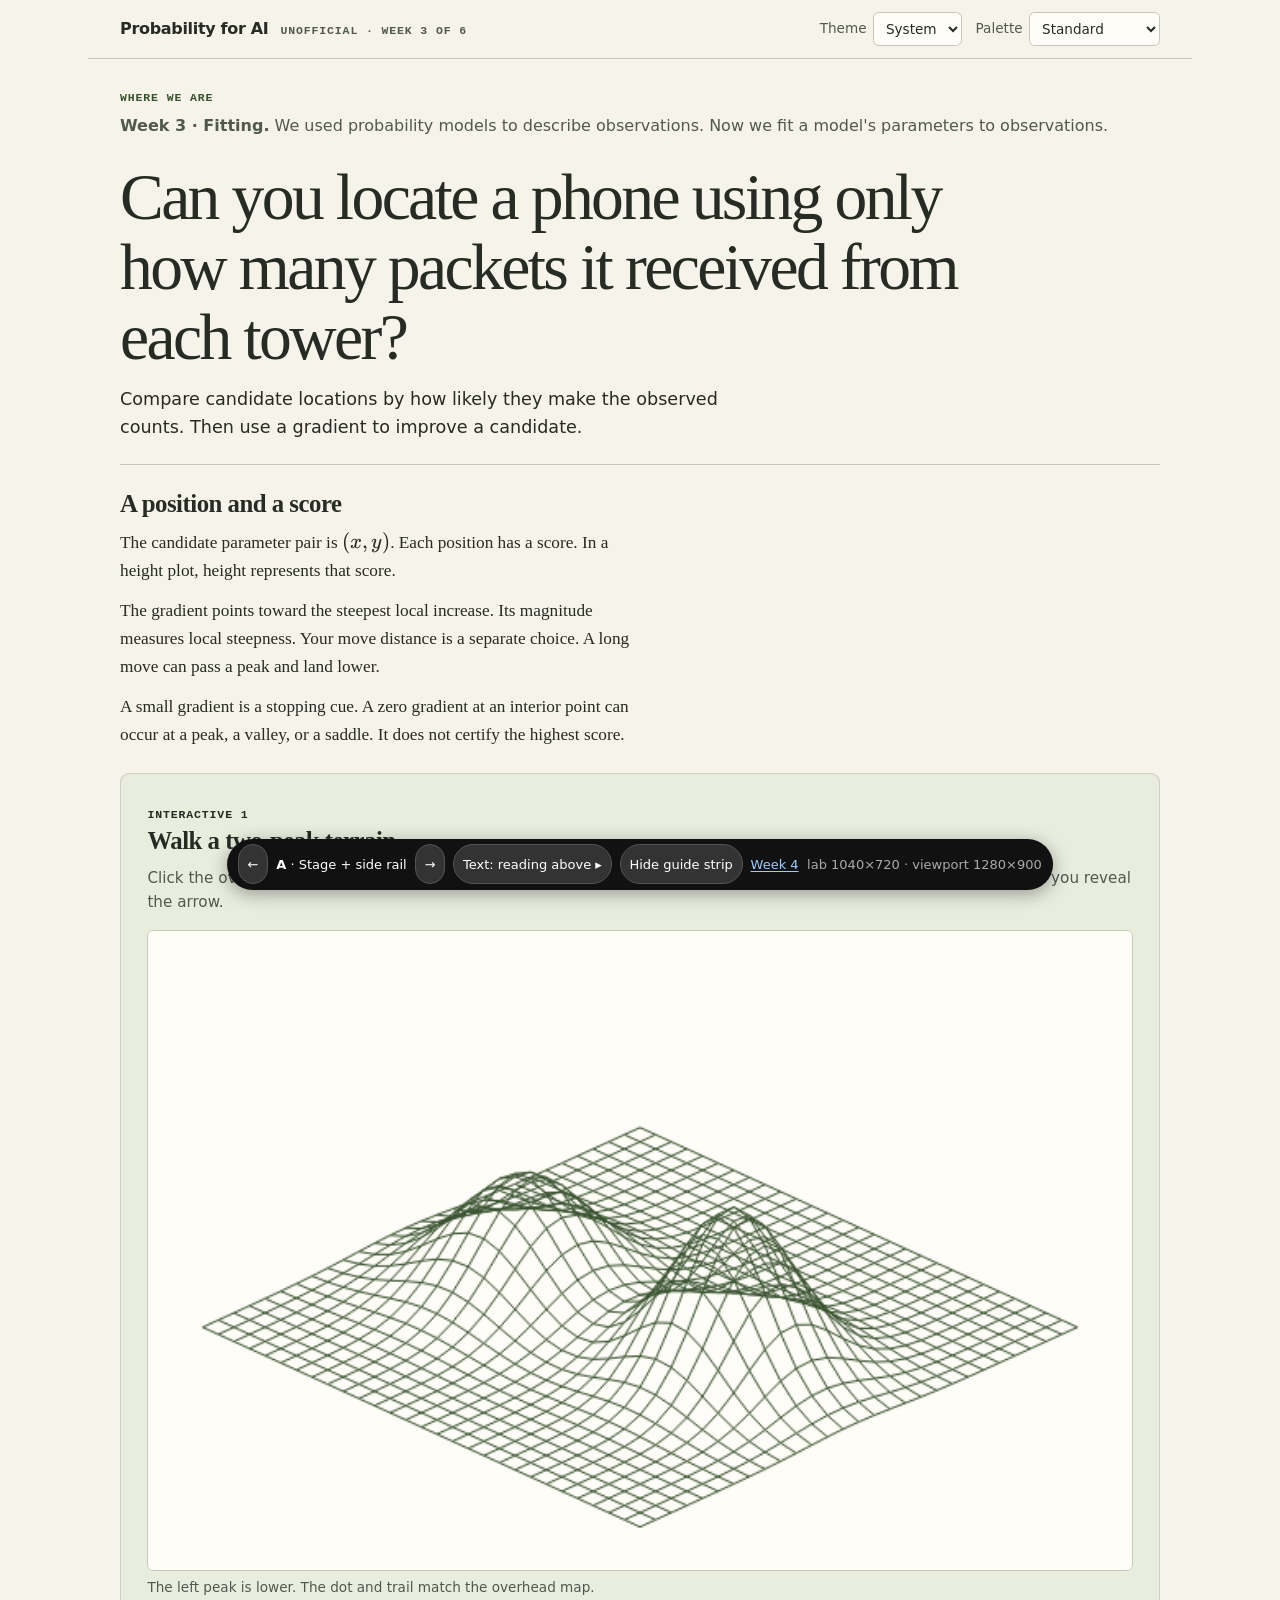
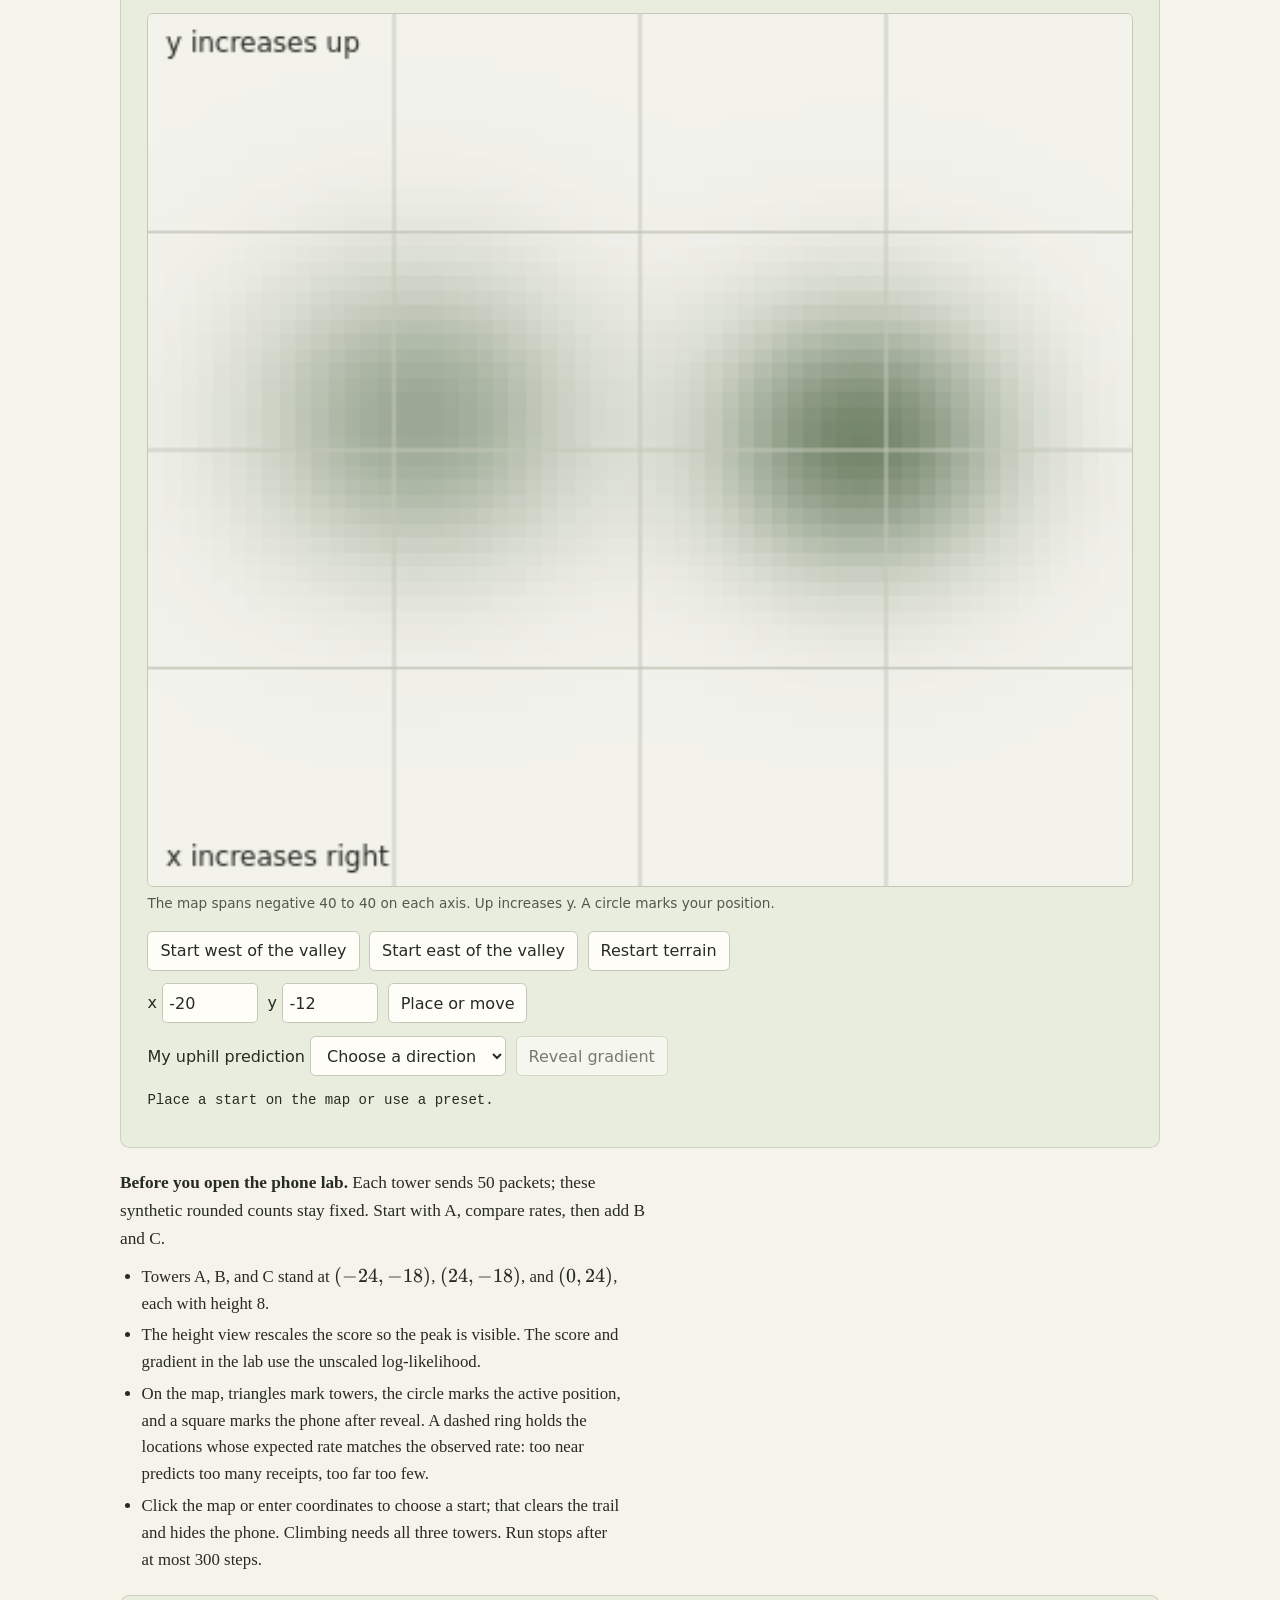
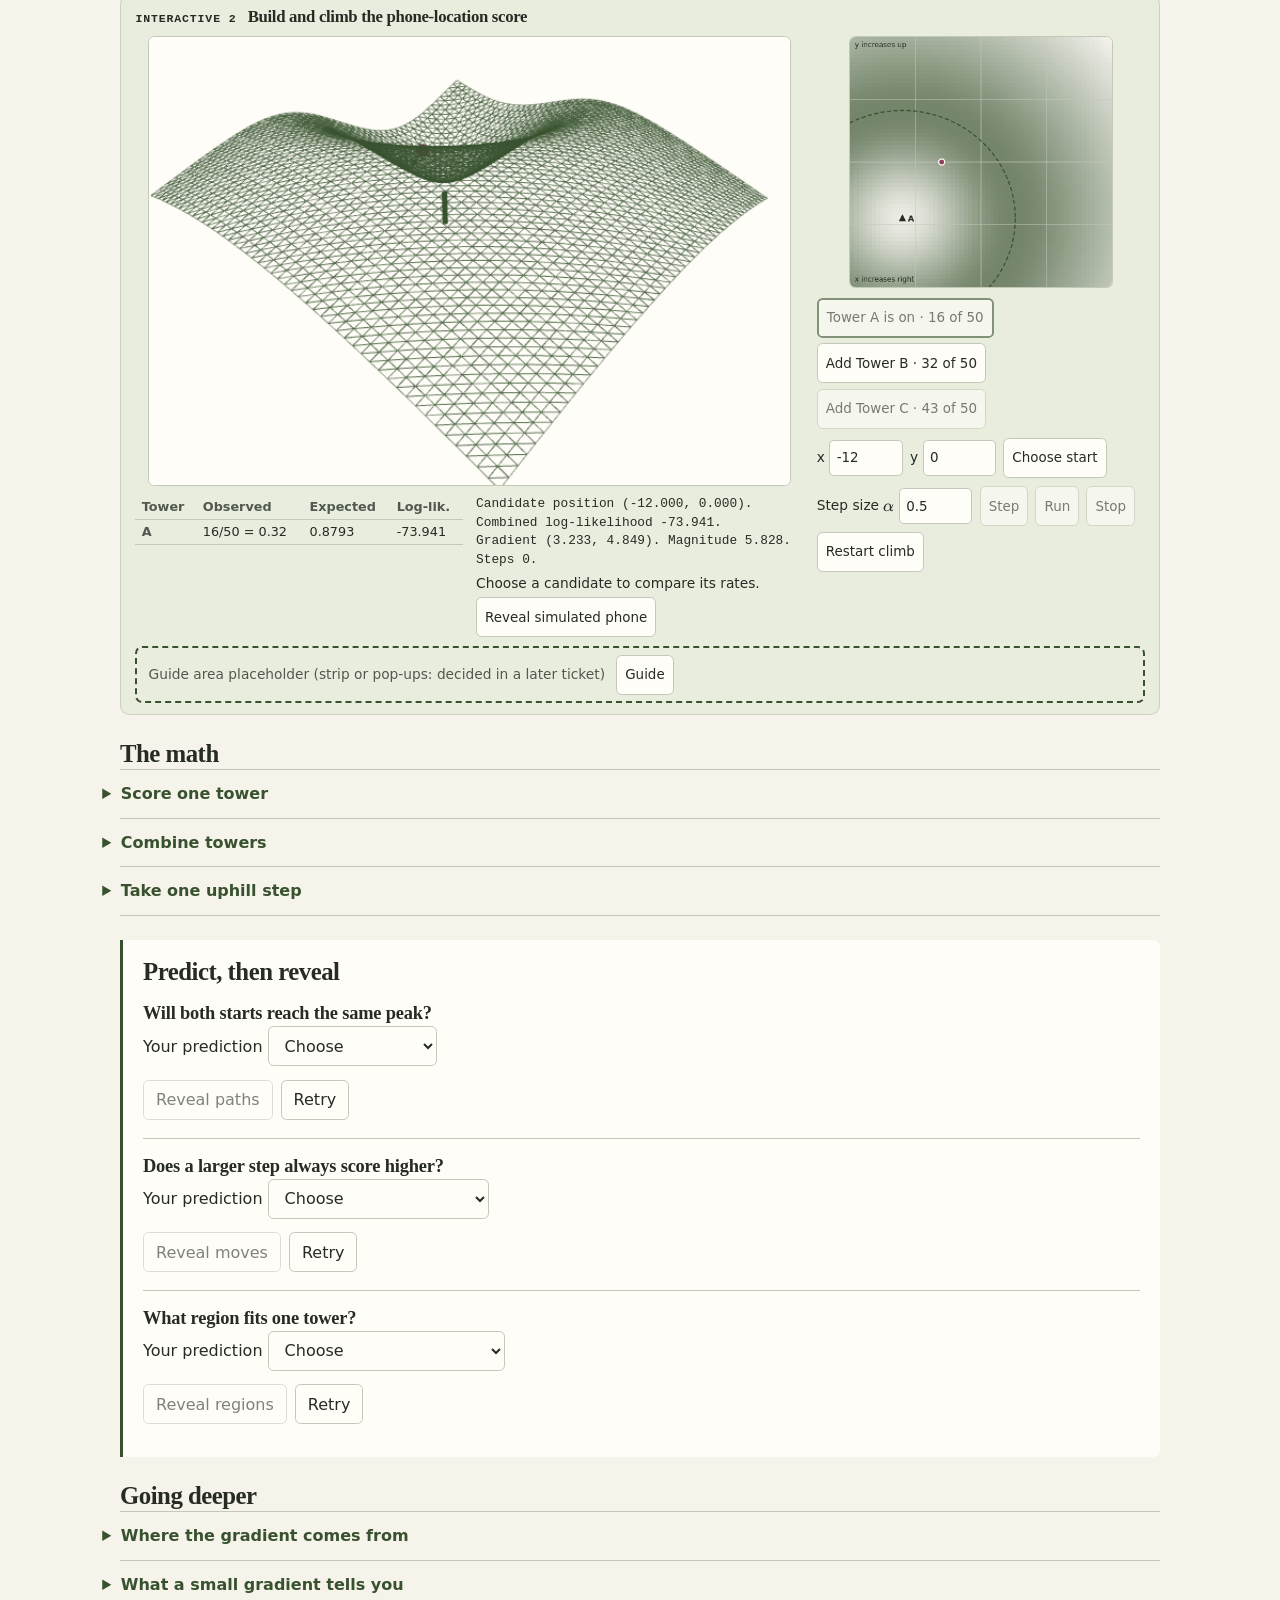
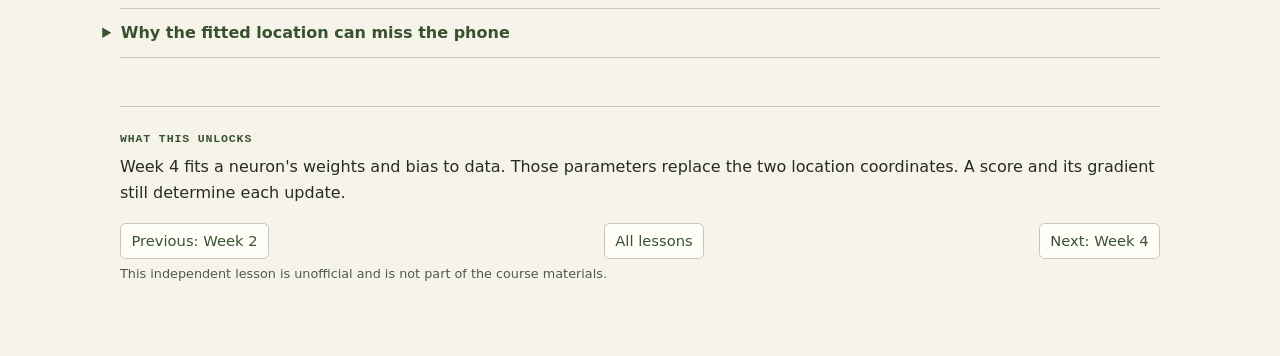
==== commit 81a63a9c: "Prototype panel-text placement modes (?text=reading|tips|guide) on W3 (#11) Co-Authored-By: Claude O" ====
--- a/prototype/week3-one-screen.html
+++ b/prototype/week3-one-screen.html
@@ -255,6 +255,7 @@
             <button id="tower-a" type="button" aria-pressed="true" disabled>Tower A is on · 16 of 50</button>
             <button id="tower-b" type="button" aria-pressed="false">Add Tower B · 32 of 50</button>
             <button id="tower-c" type="button" aria-pressed="false" disabled>Add Tower C · 43 of 50</button>
+            <button type="button" class="info" popovertarget="tip-towers" aria-label="About this">i</button><div popover id="tip-towers" class="info-pop">Each tower sends 50 packets; these synthetic counts stay fixed. Towers A, B, C stand at (−24,−18), (24,−18), (0,24), each 8 high. The height view rescales the score so the peak shows; the numbers use the unscaled log-likelihood.</div>
           </div>
         </div>
         <div class="views guide-piece" id="phone-views">
@@ -271,6 +272,7 @@
             <label>x <input id="phone-x" type="number" min="-40" max="40" step="any" value="-12" required></label>
             <label>y <input id="phone-y" type="number" min="-40" max="40" step="any" value="0" required></label>
             <button type="submit">Choose start</button>
+            <button type="button" class="info" popovertarget="tip-map" aria-label="About this">i</button><div popover id="tip-map" class="info-pop">Triangles: towers. Circle: active position. Square: phone after reveal. A dashed ring holds the places whose expected rate matches the observed rate: too near predicts too many receipts, too far too few. Choosing a start clears the trail and hides the phone.</div>
           </form>
         </div>
         <div class="guide-piece table-wrap cell" id="rates">
@@ -286,6 +288,7 @@
             <button id="run" type="button" disabled>Run</button>
             <button id="stop" type="button" disabled>Stop</button>
             <button id="phone-restart" type="button">Restart climb</button>
+            <button type="button" class="info" popovertarget="tip-climb" aria-label="About this">i</button><div popover id="tip-climb" class="info-pop">Climbing needs all three towers. Run continues from the current endpoint and stops after at most 300 steps.</div>
           </div>
         </div>
         <div class="guide-piece cell" id="phone-results">
@@ -296,6 +299,7 @@
         </div>
         <div class="guide-slot cell">
           <span class="slot-label">Guide area placeholder (strip or pop-ups: decided in a later ticket)</span>
+          <p class="mock-step"><b>Step 1 of 3 · sample text.</b> Tower A (bottom left) received 16 of its 50 packets. Click the map close to A. Do you predict its expected rate will be above or below 16/50? <span class="muted">(The tower positions, ring meaning and run limits also appear in “The math” below.)</span></p>
           <button id="guide-open" type="button">Guide</button>
           <div id="guide" class="guide" hidden>
             <p id="guide-instruction" aria-live="polite"></p>
--- a/prototype/proto.css
+++ b/prototype/proto.css
@@ -47,3 +47,13 @@
 .lab .guide { position: static; margin: 0; padding: .4rem .7rem; box-shadow: none; }
 .lab-notes { font: 1rem/1.55 var(--serif); max-inline-size: 70ch; }
 .lab-notes li + li { margin-top: .3rem; }
+
+/* Panel-text prototype: ?text=reading|tips|guide */
+.info, .info-pop, .mock-step { display: none; }
+[data-text="tips"] .info { display: inline-grid; place-items: center; width: 1.5rem; height: 1.5rem; padding: 0 !important;
+  border-radius: 50%; font: italic 700 .8rem/1 var(--serif); }
+[data-text="tips"] .info-pop:popover-open { display: block; max-width: 22rem; padding: .6rem .75rem; font-size: .85rem;
+  background: var(--card); color: var(--ink); border: 1px solid var(--accent); border-radius: .45rem; box-shadow: 0 6px 22px rgba(0,0,0,.2); }
+[data-text="tips"] .lab-notes, [data-text="guide"] .lab-notes { display: none; }
+[data-text="guide"] .mock-step { display: block; margin: 0; color: var(--ink); }
+[data-text="guide"] .guide-slot .slot-label { display: none; }
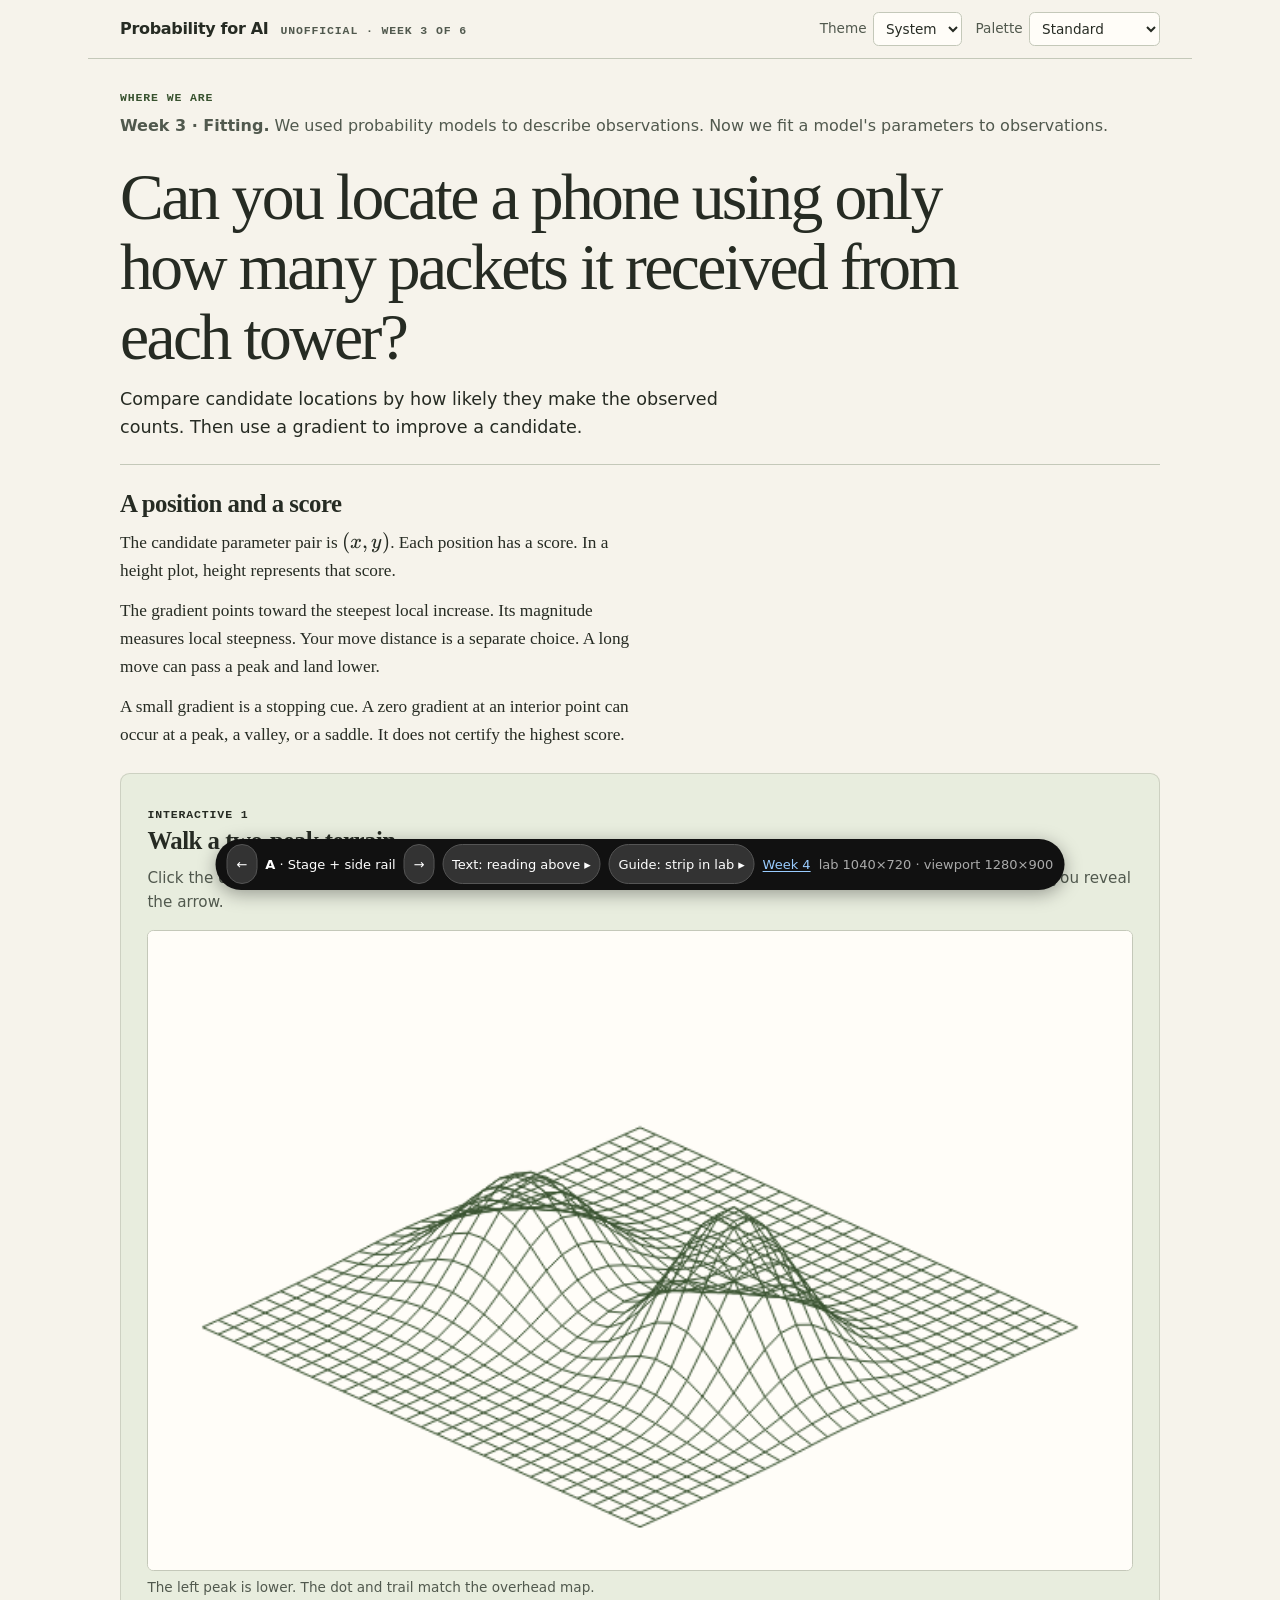
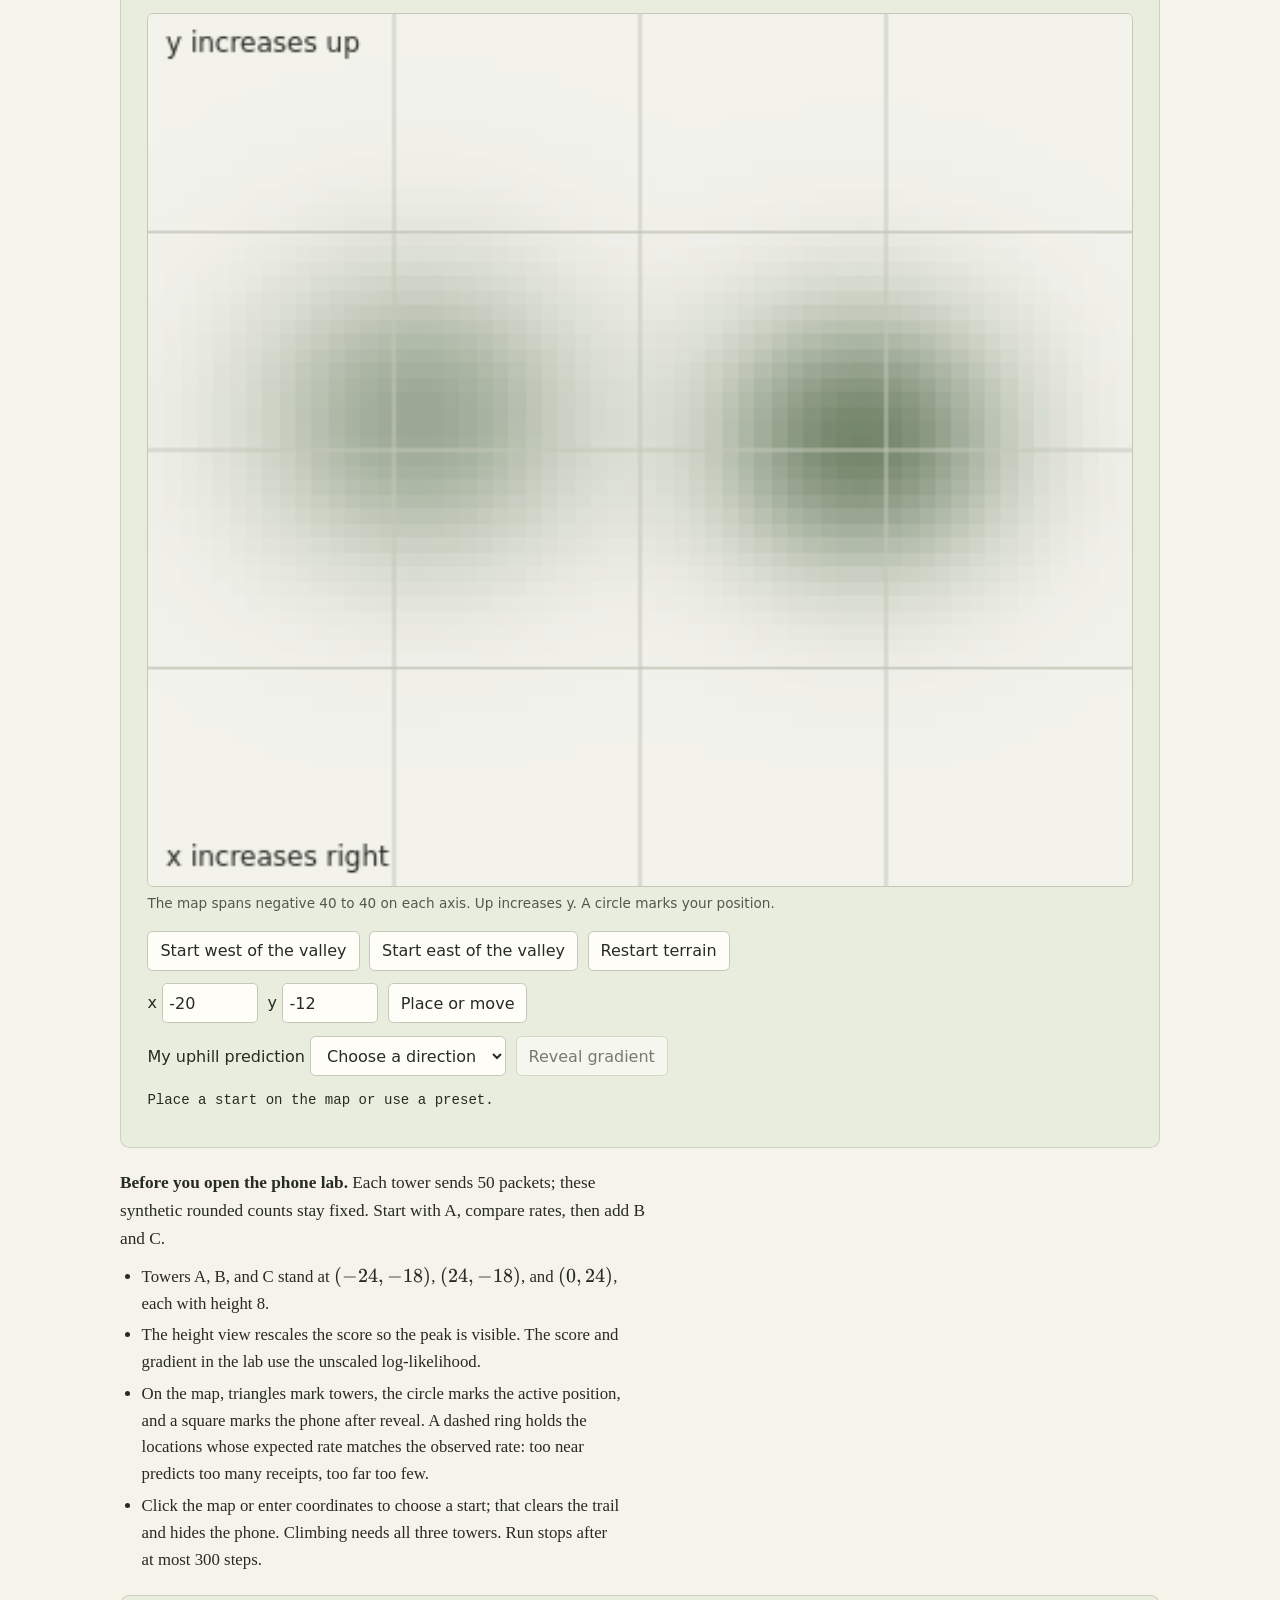
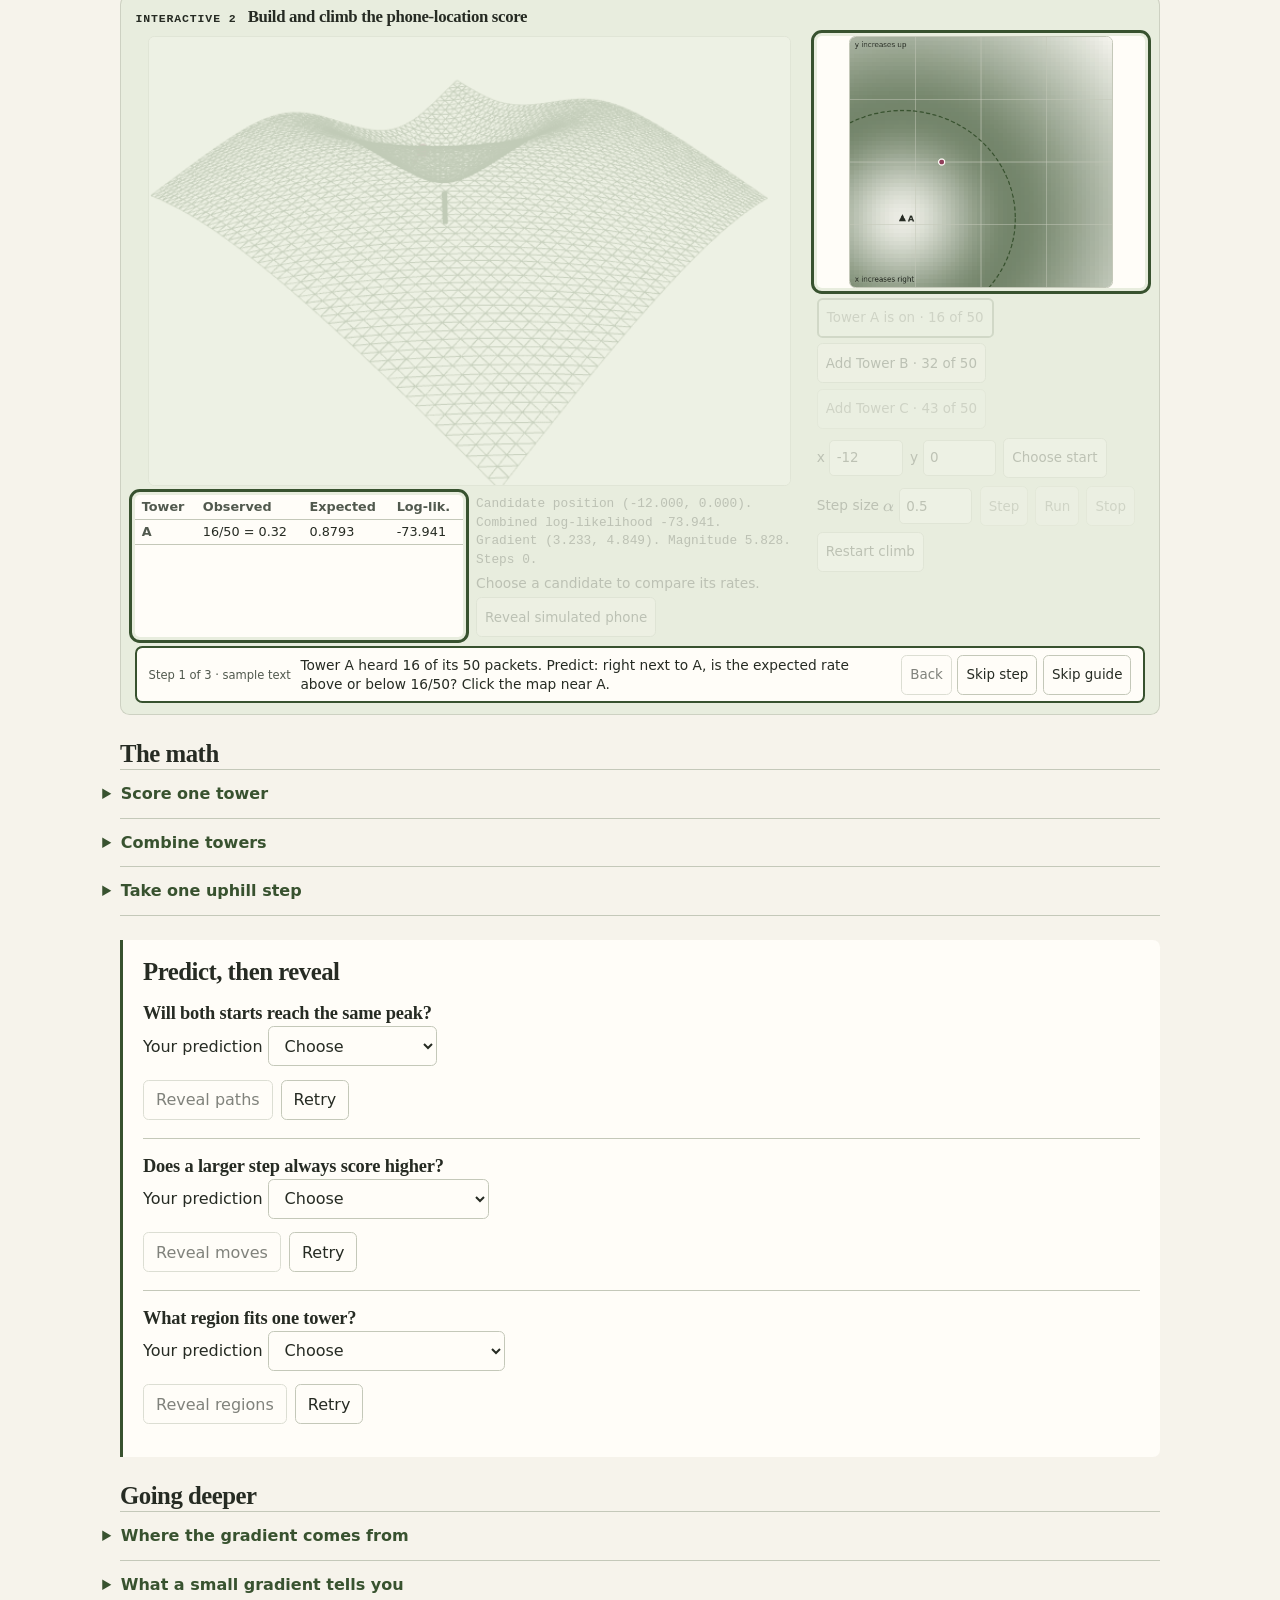
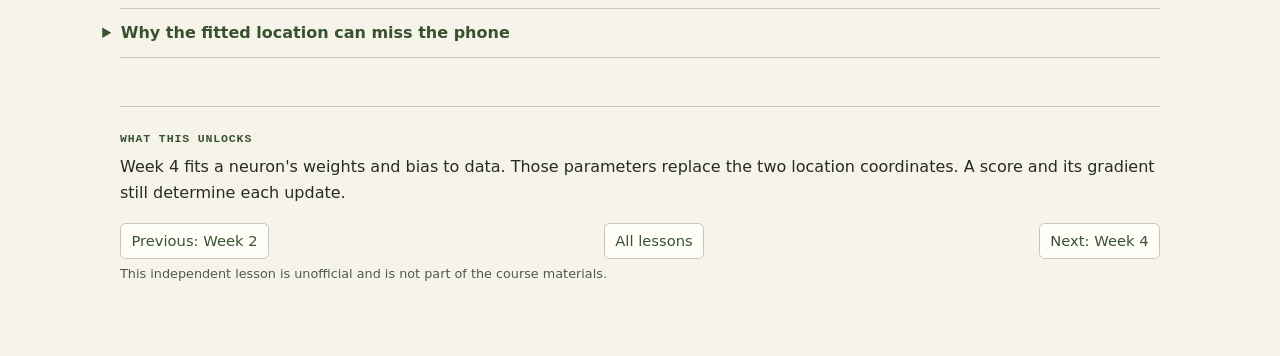
==== commit 8c00f754: "Prototype guide text placement (?guide=strip|pop|hybrid) on W3 layout C (#4) Co-Authored-By: Claude " ====
--- a/prototype/week3-one-screen.html
+++ b/prototype/week3-one-screen.html
@@ -9,6 +9,7 @@
   <link rel="stylesheet" href="../shared/site.css">
   <link rel="stylesheet" href="proto.css">
   <link rel="stylesheet" href="week3-one-screen.css">
+  <link rel="stylesheet" href="guide-proto.css">
   <script src="proto.js"></script>
   <style>
     .full-canvas {
@@ -469,5 +470,6 @@
   <script src="../vendor/three.min.js"></script>
   <script src="../shared/site.js"></script>
   <script src="../lessons/week3.js"></script>
+  <script src="guide-proto.js"></script>
 </body>
 </html>
--- a/prototype/guide-proto.css
+++ b/prototype/guide-proto.css
@@ -0,0 +1,22 @@
+/* PROTOTYPE, throwaway (wayfinder ticket #4). Guide text placement: ?guide=strip|pop|hybrid */
+#phone { position: relative; }
+.pg-card { display: flex; align-items: center; gap: .6rem; min-width: 0; color: var(--ink); }
+.pg-card[hidden], .pg-free[hidden], .pg-ptr[hidden] { display: none !important; }
+.pg-count { font-size: .72rem; color: var(--muted); white-space: nowrap; }
+.pg-text { margin: 0; flex: 1; min-width: 0; line-height: 1.35; }
+.pg-btns { display: flex; gap: .35rem; flex: none; }
+.pg-btns .pg-primary { background: var(--accent); color: var(--card); border-color: var(--accent); }
+.pg-free { display: flex; align-items: center; gap: .6rem; color: var(--muted); }
+/* Strip: the bottom guide area keeps a single line-ish row; its dashed placeholder look goes. */
+[data-guide="strip"] .guide-slot, [data-guide="hybrid"] .guide-slot { border: 2px solid var(--accent); border-style: solid; background: var(--card); }
+/* Pop-up: a card next to the control the step uses. */
+[data-guide="pop"] .pg-card { position: absolute; z-index: 20; width: 19rem; flex-direction: column; align-items: stretch; gap: .35rem;
+  padding: .55rem .7rem; background: var(--card); border: 2px solid var(--accent); border-radius: .5rem; box-shadow: 0 6px 22px rgba(0,0,0,.22); }
+[data-guide="pop"] .pg-btns { justify-content: flex-end; }
+[data-guide="pop"] .pg-free { font-size: .8rem; margin-left: auto; }
+[data-guide="pop"] .lab-head { align-items: center; }
+/* Hybrid: strip text plus a small pointer at the control to use. */
+.pg-ptr { position: absolute; z-index: 21; padding: .05rem .4rem; font: 700 .72rem/1.3 system-ui, sans-serif;
+  background: var(--accent); color: var(--card); border-radius: .3rem; pointer-events: none; animation: pg-bob 1.2s ease-in-out infinite; }
+@keyframes pg-bob { 50% { transform: translateY(-3px); } }
+@media (prefers-reduced-motion: reduce) { .pg-ptr { animation: none; } }
